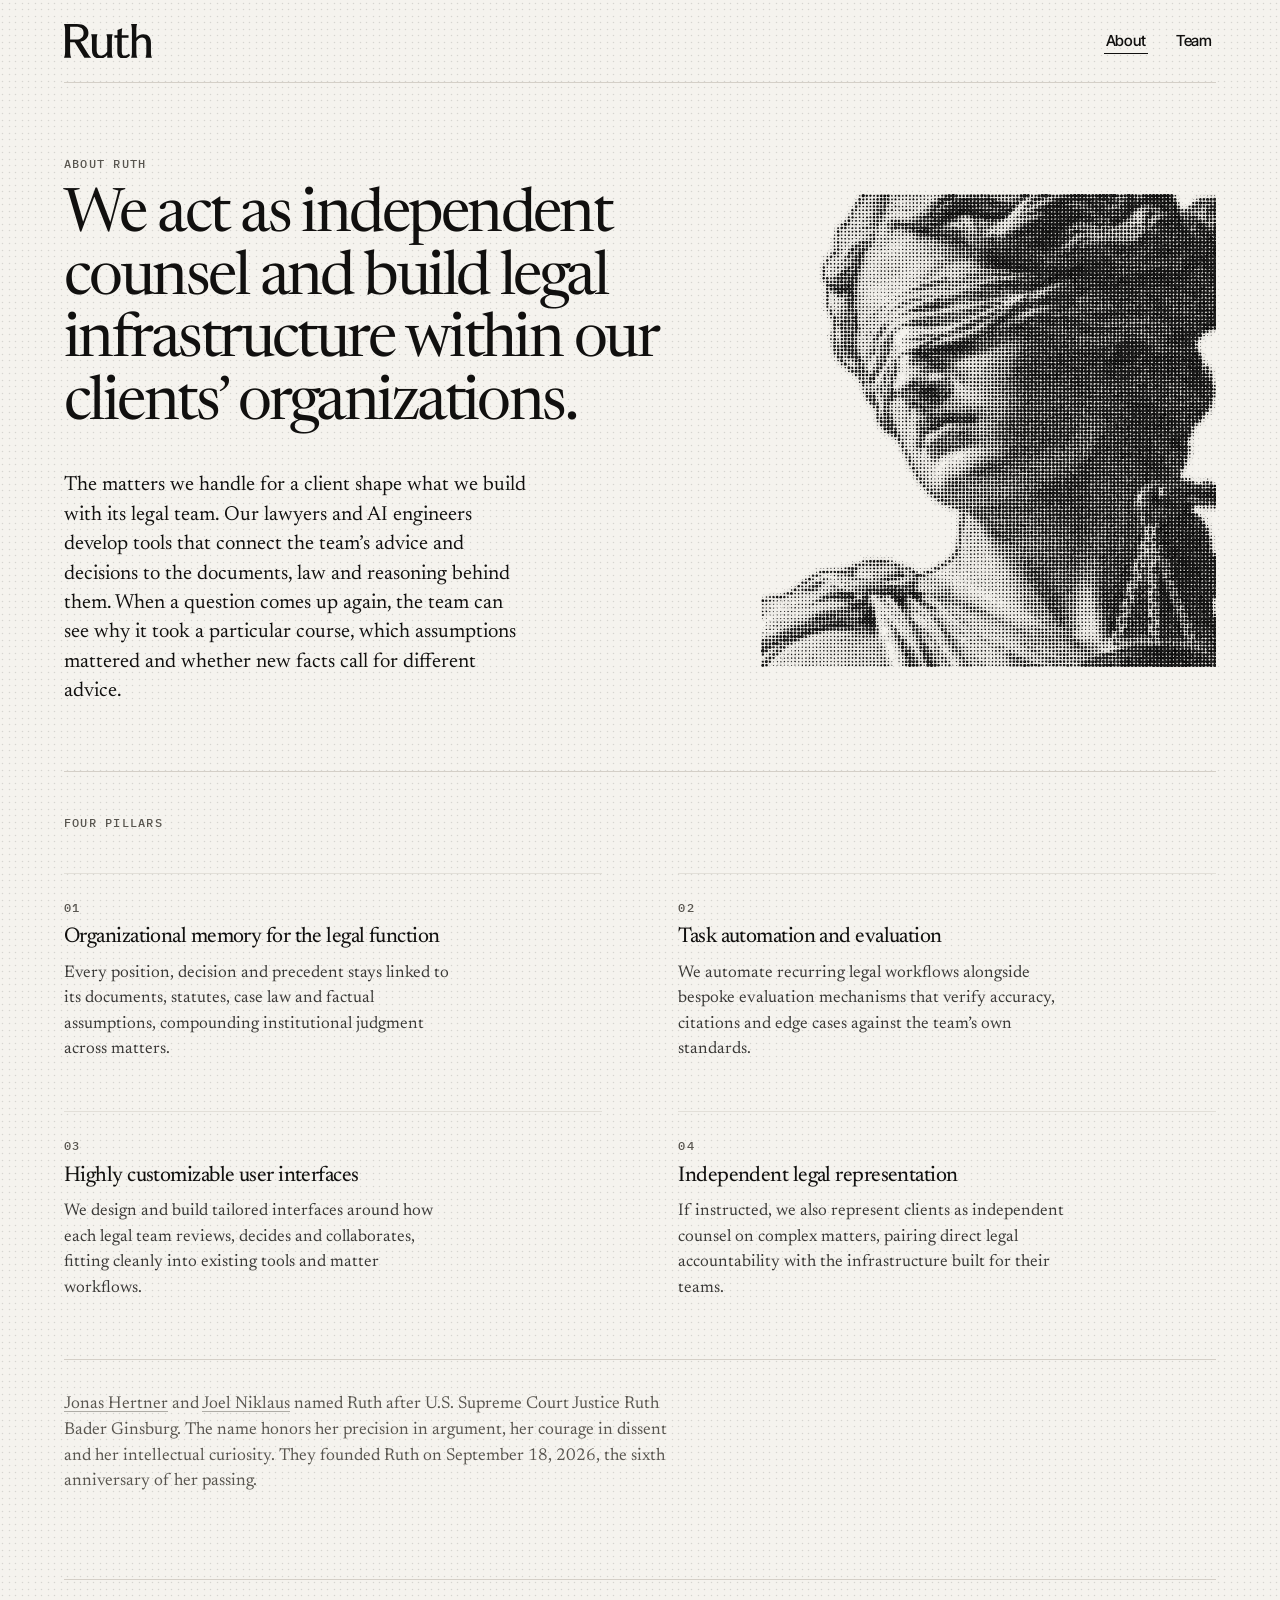
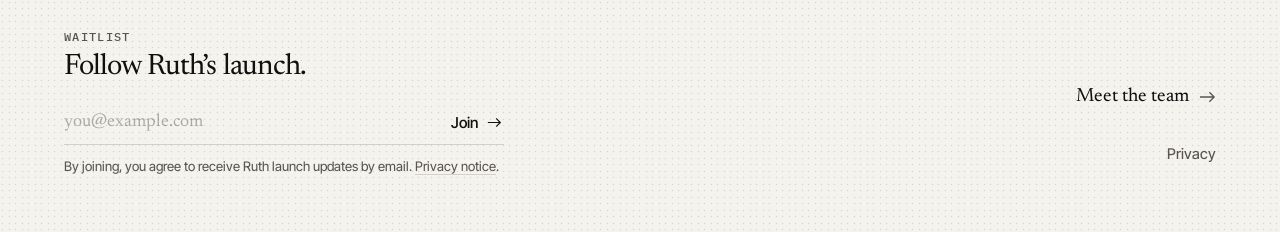
==== about/index.html @ bb01aabd "Refine mobile menu into wordless 3x3 graded halftone matrix" ====
<!doctype html>
<html lang="en">
<head>
  <meta charset="utf-8">
  <meta name="viewport" content="width=device-width, initial-scale=1">
  <meta name="color-scheme" content="light dark">
  <meta name="theme-color" content="#f5f3ee" media="(prefers-color-scheme: light)">
  <meta name="theme-color" content="#0a0a0a" media="(prefers-color-scheme: dark)">
  <meta name="robots" content="noindex,nofollow">
  <meta name="description" content="We act as independent counsel and build legal infrastructure within our clients’ organizations.">
  <link rel="canonical" href="https://ruth.codes/about/">
  <meta property="og:type" content="website">
  <meta property="og:site_name" content="Ruth">
  <meta property="og:title" content="About · Ruth">
  <meta property="og:description" content="We act as independent counsel and build legal infrastructure within our clients’ organizations.">
  <meta property="og:url" content="https://ruth.codes/about/">
  <meta property="og:image" content="https://ruth.codes/assets/og-ruth.jpg">
  <meta property="og:image:width" content="1200">
  <meta property="og:image:height" content="630">
  <meta name="twitter:card" content="summary_large_image">
  <meta name="twitter:title" content="About · Ruth">
  <meta name="twitter:description" content="We act as independent counsel and build legal infrastructure within our clients’ organizations.">
  <meta name="twitter:image" content="https://ruth.codes/assets/og-ruth.jpg">
  <title>About · Ruth</title>
  <link rel="icon" href="data:image/svg+xml,%3Csvg xmlns='http://www.w3.org/2000/svg' viewBox='-75 -50 760 800'%3E%3Crect x='-75' y='-50' width='760' height='800' rx='60' fill='%23101010'/%3E%3Cpath fill='%23f2f0eb' fill-rule='evenodd' d='M0 0H267C417 0 505 70 505 185C505 283 439 344 340 369L484 598C508 636 535 673 563 700H421L222 379H126V576C126 627 135 671 149 700H0C14 671 23 627 23 576V124C23 74 14 30 0 0ZM126 58V321H255C350 321 405 272 405 185C405 103 350 58 250 58Z'/%3E%3C/svg%3E">
  <link rel="apple-touch-icon" href="/apple-touch-icon.png">
  <link rel="preload" as="font" type="font/woff2" href="/assets/Newsreader-Latin.woff2" crossorigin>
  <link rel="preload" as="font" type="font/woff2" href="/assets/InterTight-Latin.woff2" crossorigin>
  <link rel="stylesheet" href="/ruth-base.css?v=2026-menu3">
  <link rel="stylesheet" href="/site-pages.css?v=2026-htbg1">
  <script type="module" src="/waitlist.js?v=2026-menu3"></script>
</head>
<body class="reading-page reading-edition">
<a class="skip" href="#main">Skip to content</a>
<header class="masthead">
  <a class="imprint" href="/" aria-label="Ruth"><svg xmlns="http://www.w3.org/2000/svg" viewBox="0 0 1831 714" aria-hidden="true" focusable="false"><g fill="currentColor"><path fill-rule="evenodd" d="M0 0H267C417 0 505 70 505 185C505 283 439 344 340 369L484 598C508 636 535 673 563 700H421L222 379H126V576C126 627 135 671 149 700H0C14 671 23 627 23 576V124C23 74 14 30 0 0ZM126 58V321H255C350 321 405 272 405 185C405 103 350 58 250 58Z"/><path transform="translate(561 0)" d="M0 214H131C119 246 114 282 114 327V527C114 609 145 654 207 654C254 654 300 619 333 569V327C333 282 328 246 316 214H445C433 246 428 282 428 327V587C428 635 435 672 450 700H333V642C294 690 245 714 184 714C73 714 17 649 17 540V327C17 282 12 246 0 214Z"/><path transform="translate(1042 0)" d="M0 230H64V124L162 89C155 127 152 159 152 195V230H292V286H152V566C152 624 171 653 212 653C246 653 273 640 301 616L324 646C283 692 242 714 188 714C107 714 60 664 60 579V286H0Z"/><path transform="translate(1386 0)" d="M0 0H125C114 33 109 72 109 121V286C146 240 191 214 251 214C358 214 411 279 411 388V587C411 635 418 672 433 700H298C311 672 316 635 316 587V404C316 322 287 279 230 279C182 279 138 311 109 354V587C109 635 116 672 131 700H0C13 672 18 635 18 587V121C18 72 12 33 0 0Z"/></g></svg></a>
  <nav class="site-nav" aria-label="Site">
    <a href="/about/" aria-current="page">About</a>
    <a href="/team/">Team</a>
  </nav>
</header>
<main id="main" class="about">
  <div class="about-opening">
    <div class="about-copy">
      <p class="folio">About Ruth</p>
      <h1 class="mission">We act as independent counsel and build legal infrastructure within our clients’ organizations.</h1>
      <p class="practice">The matters we handle for a client shape what we build with its legal team. Our lawyers and AI engineers develop tools that connect the team’s advice and decisions to the documents, law and reasoning behind them. When a question comes up again, the team can see why it took a particular course, which assumptions mattered and whether new facts call for different advice.</p>
    </div>
    <picture class="about-print">
      <source media="(prefers-color-scheme: dark)" srcset="/assets/about-justitia-night.webp">
      <source media="(prefers-color-scheme: light)" type="image/avif" srcset="/assets/about-justitia-day.avif?v=2026-ht2">
      <img src="/assets/about-justitia-day.webp?v=2026-ht2" width="840" height="874" alt="">
    </picture>
  </div>

  <section class="principles" aria-label="Four pillars">
    <p class="folio principles-kicker">Four pillars</p>
    <div class="principle">
      <span class="principle-num" aria-hidden="true">01</span>
      <h2>Organizational memory for the legal function</h2>
      <p>Every position, decision and precedent stays linked to its documents, statutes, case law and factual assumptions, compounding institutional judgment across matters.</p>
    </div>
    <div class="principle">
      <span class="principle-num" aria-hidden="true">02</span>
      <h2>Task automation and evaluation</h2>
      <p>We automate recurring legal workflows alongside bespoke evaluation mechanisms that verify accuracy, citations and edge cases against the team’s own standards.</p>
    </div>
    <div class="principle">
      <span class="principle-num" aria-hidden="true">03</span>
      <h2>Highly customizable user interfaces</h2>
      <p>We design and build tailored interfaces around how each legal team reviews, decides and collaborates, fitting cleanly into existing tools and matter workflows.</p>
    </div>
    <div class="principle">
      <span class="principle-num" aria-hidden="true">04</span>
      <h2>Independent legal representation</h2>
      <p>If instructed, we also represent clients as independent counsel on complex matters, pairing direct legal accountability with the infrastructure built for their teams.</p>
    </div>
  </section>

  <div class="origin">
    <p><a href="/team/#jonas-hertner">Jonas Hertner</a> and <a href="/team/#joel-niklaus">Joel Niklaus</a> named Ruth after U.S. Supreme Court Justice Ruth Bader Ginsburg. The name honors her precision in argument, her courage in dissent and her intellectual curiosity. They founded Ruth on <time datetime="2026-09-18">September&nbsp;18,&nbsp;2026</time>, the sixth anniversary of her passing.</p>
  </div>
</main>
<footer class="site-colophon">
  <div class="colophon-waitlist" data-inline-waitlist>
    <p class="colophon-kicker">Waitlist</p>
    <h2>Follow Ruth’s launch.</h2>
    <form method="post" action="https://ruth-waitlist-api.waitlist-api.workers.dev/waitlist" novalidate>
      <label class="visually-hidden" for="about-waitlist-email">Email address</label>
      <div class="inline-waitlist-entry">
        <input id="about-waitlist-email" type="email" placeholder="you@example.com" autocomplete="email" autocapitalize="none" spellcheck="false" inputmode="email" required maxlength="254">
        <button class="inline-waitlist-submit" type="submit"><span class="action-text">Join</span><svg viewBox="0 0 18 12" aria-hidden="true" focusable="false"><path d="M1 6h15M11 1l5 5-5 5"/></svg></button>
      </div>
      <p class="inline-waitlist-error" role="alert" data-waitlist-error hidden></p>
      <p class="inline-waitlist-note">By joining, you agree to receive Ruth launch updates by email. <a href="/privacy/">Privacy notice</a>.</p>
    </form>
    <p class="inline-waitlist-status" role="status" aria-live="polite" data-waitlist-status hidden></p>
  </div>
  <div class="colophon-meta">
    <a class="colophon-next" href="/team/">Meet the team <svg viewBox="0 0 18 12" aria-hidden="true" focusable="false"><path d="M1 6h15M11 1l5 5-5 5"/></svg></a>
    <div class="colophon-links">
      <a href="/privacy/">Privacy</a>
    </div>
  </div>
</footer>
</body>
</html>
---- ruth-base.css ----
@font-face {
  font-family: Newsreader;
  src: url('/assets/Newsreader-Latin.woff2') format('woff2');
  font-weight: 200 800;
  font-display: swap;
}
@font-face {
  font-family: InterTight;
  src: url('/assets/InterTight-Latin.woff2') format('woff2');
  font-weight: 100 900;
  font-display: swap;
}
@font-face {
  font-family: "IBM Plex Mono";
  src: url('/assets/IBMPlexMono-Medium.woff2') format('woff2');
  font-weight: 500;
  font-display: swap;
}

:root {
  color-scheme: dark;
  --ink-rgb: 242 240 235;
  --ground-rgb: 10 10 10;
  --muted-rgb: 184 178 168;
  --ink: rgb(var(--ink-rgb));
  --ground: #0a0a0a;
  --quiet: rgb(var(--muted-rgb));
  --muted: var(--quiet);
  --line: #34312d;
  --accent: #f2f0eb;
  --halftone-screen: none;
  --halftone-wash: none;
  /* Night edition waitlist card: smoked obsidian gallery glass with ivory hairline. */
  --sheet-bg: rgb(15 15 15 / .88);
  --sheet-ink: #f2f0eb;
  --sheet-muted: #a6a096;
  --sheet-rule: rgb(242 240 235 / .24);
  --sheet-accent: #f2f0eb;
  --sheet-border: rgb(242 240 235 / .18);
  --sheet-highlight: inset 0 1px 0 rgb(255 255 255 / .07);
  --sheet-shadow: 0 2px 6px rgb(0 0 0 / .32), 0 28px 72px rgb(0 0 0 / .72);

  --serif: Newsreader, Georgia, serif;
  --sans: InterTight, system-ui, -apple-system, sans-serif;
  --mono: "IBM Plex Mono", ui-monospace, SFMono-Regular, Menlo, Consolas, monospace;
  --ease: cubic-bezier(.22, .75, .18, 1);

  --reading-gutter: clamp(1.25rem, 5vw, 5.5rem);
  --reading-width: 78rem;
  --rail-left: max(var(--reading-gutter), calc((100vw - var(--reading-width)) / 2), env(safe-area-inset-left));
  --rail-right: max(var(--reading-gutter), calc((100vw - var(--reading-width)) / 2), env(safe-area-inset-right));
  --masthead-padding: clamp(.75rem, 1.5vw, 1.35rem);
}

@media (prefers-color-scheme: light) {
  :root {
    color-scheme: light;
    --ink-rgb: 17 16 15;
    --ground-rgb: 245 243 238;
    --muted-rgb: 88 85 79;
    --ink: rgb(var(--ink-rgb));
    --ground: #f5f3ee;
    --quiet: rgb(var(--muted-rgb));
    --muted: var(--quiet);
    --line: #d4cfc7;
    --accent: #11100f;
    /* Crisp 6.5px 0-degree orthogonal Swiss halftone screen & graded architectural wash. */
    --halftone-screen: url("data:image/svg+xml,%3Csvg xmlns='http://www.w3.org/2000/svg' width='6.5' height='6.5' viewBox='0 0 6.5 6.5'%3E%3Ccircle cx='3.25' cy='3.25' r='.7' fill='%2311100f' fill-opacity='.135'/%3E%3C/svg%3E");
    --halftone-wash: url('/assets/halftone-wash.svg?v=2026-htbg1');
    /* Day edition waitlist card: crisp dot-free archival ivory stationery card over halftone print. */
    --sheet-bg: rgb(252 251 248 / .97);
    --sheet-ink: #11100f;
    --sheet-muted: #5f5b55;
    --sheet-rule: rgb(17 16 15 / .24);
    --sheet-accent: #11100f;
    --sheet-border: rgb(17 16 15 / .15);
    --sheet-highlight: inset 0 1px 0 rgb(255 255 255 / .9);
    --sheet-shadow: 0 1px 2px rgb(17 16 15 / .05), 0 18px 46px rgb(17 16 15 / .10), 0 36px 84px rgb(17 16 15 / .07);
  }
}

@view-transition {
  navigation: auto;
}

@media (prefers-reduced-motion: no-preference) {
  html {
    scroll-behavior: smooth;
  }
  ::view-transition-old(root),
  ::view-transition-new(root) {
    animation-duration: .24s;
    animation-timing-function: var(--ease);
  }
}

@media (prefers-reduced-motion: reduce) {
  ::view-transition-group(*),
  ::view-transition-old(*),
  ::view-transition-new(*) {
    animation: none !important;
  }
}

* { box-sizing: border-box; }

::selection {
  background: color-mix(in srgb, var(--ink) 16%, transparent);
  color: var(--ink);
}

a { color: inherit; }
button, input { font: inherit; color: inherit; -webkit-tap-highlight-color: transparent; }
button { cursor: pointer; }
button, input { border-radius: 0; }
[hidden] { display: none !important; }

a:focus-visible,
button:focus-visible,
input:focus-visible,
[tabindex="-1"]:focus-visible {
  outline: 2px solid var(--accent);
  outline-offset: 4px;
}

.skip {
  position: fixed;
  z-index: 30;
  left: var(--rail-left);
  top: -120px;
  padding: 12px 18px;
  background: var(--ink);
  color: var(--ground);
  font: 520 15px/1.2 var(--sans);
  text-decoration: none;
}
.skip:focus { top: 12px; }

/* Shared navigation */
.site-nav {
  display: flex;
  gap: clamp(.9rem, 1.9vw, 1.65rem);
  align-items: center;
  view-transition-name: ruth-nav;
}

.masthead .site-nav a {
  position: relative;
  display: inline-flex;
  align-items: center;
  justify-content: center;
  min-inline-size: 44px;
  min-block-size: 44px;
  box-sizing: border-box;
  color: inherit;
  font: 510 .95rem/1.2 var(--sans);
  letter-spacing: -.01em;
  text-decoration: none;
  background: transparent;
  border: 0;
  padding: 0;
  transition: color .18s ease, opacity .18s ease;
}

.masthead .site-nav a::after {
  content: "";
  position: absolute;
  left: 0;
  right: 0;
  bottom: 9px;
  height: 1px;
  background: var(--accent);
  transform: scaleX(0);
  transform-origin: left;
  transition: transform .26s var(--ease);
}

.masthead .site-nav a:is([aria-current="page"], :hover, :focus-visible)::after {
  transform: scaleX(1);
}

/* Shared wordmark link */
.ruth-home,
.imprint {
  view-transition-name: ruth-wordmark;
}

.imprint {
  display: inline-flex;
  align-items: center;
  min-height: 44px;
  color: inherit;
  text-decoration: none;
}

.imprint svg {
  display: block;
  height: clamp(26px, 2.7vw, 35px);
  width: auto;
}

/* Wordless Ruth 3x3 diagonal-graded halftone matrix trigger (6.5px pitch, 18x18)
   and full-viewport archival monograph overlay */
.menu-toggle {
  display: none;
  position: relative;
  isolation: isolate;
  align-items: center;
  justify-content: center;
  width: 44px;
  height: 44px;
  padding: 0;
  border: 0;
  background: transparent;
  color: inherit;
  pointer-events: auto;
  transition: opacity .18s ease, transform .2s var(--ease);
}

.menu-toggle:active {
  transform: scale(.94);
}

.menu-matrix {
  display: block;
  width: 18px;
  height: 18px;
  overflow: visible;
}

.menu-matrix .mm-d {
  transform-box: fill-box;
  transform-origin: center;
  transition: transform .3s var(--ease), opacity .24s ease;
  transition-delay: calc(var(--d, 0) * 22ms);
}

.menu-matrix .mm-cross {
  transform-box: view-box;
  transform-origin: 9px 9px;
  opacity: 0;
  transform: scale(.55) rotate(-45deg);
  transition: transform .34s var(--ease), opacity .22s ease;
}

@media (hover: hover) {
  .menu-toggle:hover .mm-d {
    transform: scale(1.16);
  }
}

.menu-toggle[aria-expanded="true"] .mm-d,
.site-menu[aria-hidden="false"] .menu-close .mm-d {
  opacity: 0;
  transform: scale(.15);
}

.menu-toggle[aria-expanded="true"] .mm-cross,
.site-menu[aria-hidden="false"] .menu-close .mm-cross {
  opacity: 1;
  transform: scale(1) rotate(0deg);
  transition-delay: 50ms;
}

/* On the closed sheet, prime the close button's matrix so opening reveals the morph */
.menu-close .mm-d {
  opacity: 1;
  transform: scale(1);
}

.site-menu {
  position: fixed;
  inset: 0;
  z-index: 40;
  display: flex;
  flex-direction: column;
  background: rgb(var(--ground-rgb) / .95);
  backdrop-filter: blur(24px) saturate(110%);
  -webkit-backdrop-filter: blur(24px) saturate(110%);
  color: var(--ink);
  opacity: 0;
  visibility: hidden;
  pointer-events: none;
  transition: opacity .28s var(--ease), visibility 0s .28s;
}

.site-menu::before {
  content: "";
  position: absolute;
  inset: 0;
  pointer-events: none;
  background: radial-gradient(circle at 82% 14%, rgb(242 240 235 / .045), transparent 56%);
}

@media (prefers-color-scheme: light) {
  .site-menu::before {
    background-image: var(--halftone-wash), var(--halftone-screen);
    background-repeat: no-repeat, repeat;
    background-position: right top, right top;
    background-size: 624px 442px, 6.5px 6.5px;
    opacity: .84;
  }
}

.site-menu[aria-hidden="false"] {
  opacity: 1;
  visibility: visible;
  pointer-events: auto;
  transition: opacity .28s var(--ease), visibility 0s 0s;
}

.site-menu-inner {
  position: relative;
  z-index: 1;
  display: flex;
  flex-direction: column;
  width: 100%;
  height: 100%;
  min-height: 100dvh;
  padding:
    max(var(--masthead-padding), env(safe-area-inset-top))
    var(--rail-right)
    max(26px, env(safe-area-inset-bottom))
    var(--rail-left);
  overflow-y: auto;
}

.site-menu-head {
  display: flex;
  align-items: center;
  justify-content: space-between;
  padding-bottom: var(--masthead-padding);
  border-bottom: 1px solid var(--line);
}

.menu-imprint {
  display: inline-flex;
  align-items: center;
  min-height: 44px;
  color: inherit;
  text-decoration: none;
}

.menu-imprint svg {
  display: block;
  height: clamp(26px, 2.7vw, 35px);
  width: auto;
}

.menu-close {
  display: inline-flex;
  align-items: center;
  justify-content: flex-end;
  width: 44px;
  height: 44px;
  margin-right: 0;
  padding: 0;
  border: 0;
  background: transparent;
  color: var(--ink);
  transition: opacity .18s ease, transform .2s var(--ease);
}

.menu-close:hover { opacity: .66; }
.menu-close:active { transform: scale(.94); }

.site-menu-nav {
  flex: 1 0 auto;
  display: flex;
  flex-direction: column;
  justify-content: center;
  padding: clamp(1.25rem, 4vh, 2.25rem) 0 clamp(2rem, 6vh, 3.25rem);
}

.menu-kicker {
  margin: 0 0 .95rem;
  color: var(--quiet);
  font: 520 .7rem/1 var(--sans);
  letter-spacing: .16em;
  text-transform: uppercase;
  opacity: 0;
  transform: translateY(6px);
  transition: opacity .28s var(--ease), transform .32s var(--ease);
}

.site-menu[aria-hidden="false"] .menu-kicker {
  opacity: 1;
  transform: translateY(0);
}

.menu-list {
  list-style: none;
  margin: 0;
  padding: 0;
}

.menu-row {
  border-bottom: 1px solid var(--line);
  opacity: 0;
  transform: translateY(10px);
  transition: opacity .32s var(--ease), transform .36s var(--ease);
  transition-delay: calc(var(--i, 0) * 48ms + 25ms);
}

.menu-row:first-child {
  border-top: 1px solid var(--line);
}

.site-menu[aria-hidden="false"] .menu-row {
  opacity: 1;
  transform: translateY(0);
}

.menu-link {
  display: grid;
  grid-template-columns: 2.2rem minmax(0, 1fr) auto;
  align-items: start;
  column-gap: .65rem;
  padding-block: clamp(1.2rem, 3.2vh, 1.7rem);
  text-decoration: none;
  color: var(--ink);
  transition: opacity .18s ease;
}

.menu-link:active { opacity: .65; }

.menu-num {
  grid-column: 1;
  grid-row: 1;
  padding-top: .58rem;
  color: var(--quiet);
  font: 520 .72rem/1 var(--sans);
  font-variant-numeric: tabular-nums;
  letter-spacing: .12em;
}

.menu-link[aria-current="page"] .menu-num {
  color: var(--ink);
}

.menu-text {
  display: contents;
}

.menu-title {
  grid-column: 2;
  grid-row: 1;
  font: 400 clamp(2.2rem, 9.6vw, 3.05rem)/1.02 var(--serif);
  font-variation-settings: "opsz" 42;
  letter-spacing: -.038em;
}

.menu-sub {
  grid-column: 2 / -1;
  grid-row: 2;
  margin-top: .36rem;
  color: var(--quiet);
  font: 430 .88rem/1.35 var(--sans);
  letter-spacing: -.005em;
}

.menu-current {
  grid-column: 3;
  grid-row: 1;
  justify-self: end;
  display: inline-flex;
  align-items: center;
  gap: .45rem;
  padding-top: .6rem;
  color: var(--quiet);
  font: 520 .68rem/1 var(--sans);
  letter-spacing: .14em;
  text-transform: uppercase;
}

.menu-current-dot {
  width: 4px;
  height: 4px;
  background: var(--ink);
}

.menu-arrow {
  grid-column: 3;
  grid-row: 1;
  justify-self: end;
  align-self: start;
  margin-top: .92rem;
  width: 18px;
  height: 12px;
  fill: none;
  stroke: var(--quiet);
  stroke-width: 1.25;
  transition: transform .22s var(--ease), stroke .18s ease;
}

.menu-link:is(:hover, :focus-visible) .menu-arrow {
  transform: translateX(4px);
  stroke: var(--ink);
}

.site-menu-foot {
  display: flex;
  flex-wrap: wrap;
  align-items: center;
  justify-content: space-between;
  gap: .75rem 1.5rem;
  padding-top: 1.05rem;
  border-top: 1px solid var(--line);
  opacity: 0;
  transform: translateY(8px);
  transition: opacity .3s var(--ease) .15s, transform .34s var(--ease) .15s;
}

.site-menu[aria-hidden="false"] .site-menu-foot {
  opacity: 1;
  transform: translateY(0);
}

.menu-waitlist-btn {
  display: inline-flex;
  align-items: center;
  gap: 13px;
  min-height: 44px;
  padding: 0;
  border: 0;
  background: transparent;
  color: var(--ink);
  font: 520 .98rem/1.1 var(--sans);
  letter-spacing: -.01em;
  text-decoration: none;
}

.menu-waitlist-btn:hover { opacity: .72; }

.menu-plus {
  position: relative;
  width: 13px;
  height: 13px;
}

.menu-plus::before,
.menu-plus::after {
  content: "";
  position: absolute;
  top: 6px;
  left: 0;
  width: 13px;
  height: 1.35px;
  background: currentColor;
}

.menu-plus::after { transform: rotate(90deg); }

.menu-privacy {
  display: inline-flex;
  align-items: center;
  min-height: 44px;
  color: var(--quiet);
  font: 460 .9rem/1.2 var(--sans);
  text-decoration: none;
}

.menu-privacy:is(:hover, :focus-visible) {
  color: var(--ink);
  text-decoration: underline;
  text-underline-offset: .25em;
}

body[data-menu-open="true"] {
  overflow: hidden !important;
}

/* Inner reading pages switch to the monograph menu at <= 680px. */
@media (max-width: 680px) {
  .has-menu-js .reading-edition .masthead .site-nav {
    display: none;
  }
  .has-menu-js .reading-edition .masthead .menu-toggle {
    display: inline-flex;
    justify-content: flex-end;
    margin-right: 0;
  }
}

@media (min-width: 681px) {
  .reading-edition .site-menu { display: none !important; }
}

/* Homepage switches to a matte circular optical loupe medallion holding the
   3x3 graded halftone matrix whenever not in desktop left-rail composition,
   echoing Ruth's circular halftone dot without boxy chrome over artwork. */
@media not all and (min-width: 900px) and (min-height: 550px) and (min-aspect-ratio: 4/3) {
  .has-menu-js body[data-design] > .masthead {
    inset-inline-start: auto;
    inset-inline-end: var(--rail-right);
  }
  .has-menu-js body[data-design] > .masthead .site-nav {
    display: none;
  }
  .has-menu-js body[data-design] > .masthead .menu-toggle {
    display: inline-flex;
    justify-content: center;
    padding: 0;
    margin-right: 0;
  }
  .has-menu-js body[data-design] > .masthead .menu-toggle::before {
    content: "";
    position: absolute;
    inset: 1px;
    z-index: -1;
    border-radius: 50%;
    background: rgb(12 12 12 / .74);
    border: 1px solid rgb(242 240 235 / .22);
    box-shadow: 0 4px 20px rgb(0 0 0 / .50);
    backdrop-filter: blur(20px) saturate(115%);
    -webkit-backdrop-filter: blur(20px) saturate(115%);
    transition: background-color .18s ease, border-color .18s ease, transform .22s var(--ease);
  }
  @media (hover: hover) {
    .has-menu-js body[data-design] > .masthead .menu-toggle:hover::before {
      background: rgb(16 16 16 / .84);
      border-color: rgb(242 240 235 / .40);
    }
  }
  @media (prefers-color-scheme: light) {
    .has-menu-js body[data-design] > .masthead .menu-toggle::before {
      background: rgb(246 244 239 / .93);
      border: 1px solid rgb(17 16 15 / .14);
      box-shadow: 0 2px 14px rgb(17 16 15 / .10);
    }
    @media (hover: hover) {
      .has-menu-js body[data-design] > .masthead .menu-toggle:hover::before {
        background: rgb(250 248 244 / .98);
        border-color: rgb(17 16 15 / .28);
      }
    }
  }
}

@media (min-width: 900px) and (min-height: 550px) and (min-aspect-ratio: 4/3),
       (min-width: 1024px) and (min-aspect-ratio: 4/3) {
  .has-menu-js body[data-design] > .masthead {
    inset-inline-start: var(--rail-left);
    inset-inline-end: auto;
  }
  .has-menu-js body[data-design] > .masthead .site-nav {
    display: flex;
  }
  .has-menu-js body[data-design] > .masthead .menu-toggle {
    display: none;
  }
  body[data-design] .site-menu {
    display: none !important;
  }
}

/* Compact phone landscape (e.g. 667x375): transform monograph sheet into a
   single-screen 3-column Swiss architectural spread so nothing clips off-screen. */
@media (max-height: 520px) {
  .site-menu-inner {
    padding-block: max(10px, env(safe-area-inset-top)) max(12px, env(safe-area-inset-bottom));
  }
  .site-menu-head {
    padding-bottom: 8px;
  }
  .menu-imprint svg {
    height: 22px;
  }
  .site-menu-nav {
    padding-block: .65rem;
  }
  .menu-kicker {
    margin-bottom: .55rem;
  }
  .menu-link {
    padding-block: .75rem;
  }
  .menu-title {
    font-size: clamp(1.5rem, 4.4vw, 1.95rem);
  }
  .menu-num {
    padding-top: .34rem;
  }
  .menu-current {
    padding-top: .36rem;
  }
  .menu-arrow {
    margin-top: .58rem;
  }
  .menu-sub {
    margin-top: .22rem;
    font-size: .8rem;
  }
  .site-menu-foot {
    padding-top: .55rem;
  }
}

@media (max-height: 520px) and (min-width: 520px) {
  .menu-list {
    display: grid;
    grid-template-columns: repeat(3, minmax(0, 1fr));
    border-top: 1px solid var(--line);
    border-bottom: 1px solid var(--line);
  }
  .menu-row {
    border: 0;
  }
  .menu-row:first-child {
    border-top: 0;
  }
  .menu-row + .menu-row {
    border-left: 1px solid var(--line);
    padding-left: clamp(.85rem, 2.2vw, 1.35rem);
  }
  .menu-row:not(:last-child) {
    padding-right: clamp(.85rem, 2.2vw, 1.35rem);
  }
  .menu-link {
    display: grid;
    grid-template-columns: minmax(0, 1fr) auto;
    row-gap: .28rem;
    column-gap: .5rem;
    padding-block: .9rem;
    height: 100%;
    align-content: start;
  }
  .menu-num {
    grid-column: 1;
    grid-row: 1;
    padding-top: 0;
  }
  .menu-current,
  .menu-arrow {
    grid-column: 2;
    grid-row: 1;
    padding-top: 0;
    margin-top: 0;
    align-self: center;
  }
  .menu-title {
    grid-column: 1 / -1;
    grid-row: 2;
    margin-top: .32rem;
    font-size: clamp(1.55rem, 3.4vw, 1.95rem);
  }
  .menu-sub {
    grid-column: 1 / -1;
    grid-row: 3;
    margin-top: .08rem;
    font-size: .78rem;
    line-height: 1.35;
  }
}

@media (prefers-reduced-motion: reduce) {
  .site-menu,
  .menu-kicker,
  .menu-row,
  .site-menu-foot,
  .menu-matrix .mm-d,
  .menu-matrix .mm-cross,
  .menu-toggle,
  .menu-close,
  .masthead .site-nav a::after {
    transition: none !important;
  }
  .menu-kicker,
  .menu-row,
  .site-menu-foot {
    transform: none !important;
  }
}

@media (max-width: 22rem) {
  :root { --reading-gutter: 1rem; }
}

@media (forced-colors: active) {
  :root {
    --ink: CanvasText;
    --quiet: CanvasText;
    --muted: CanvasText;
    --ground: Canvas;
    --line: CanvasText;
    --accent: Highlight;
    --halftone-screen: none;
    --halftone-wash: none;
    --sheet-bg: Canvas;
    --sheet-ink: CanvasText;
    --sheet-muted: CanvasText;
    --sheet-rule: CanvasText;
    --sheet-accent: Highlight;
    --sheet-border: CanvasText;
    --sheet-shadow: none;
  }
}
---- site-pages.css ----
/* Ruth reading pages: /about/, /team/, /privacy/, /imprint/, and /404.html.
   Shared tokens, fonts, masthead nav, wordmark, and edition toggle live in /ruth-base.css. */

.reading-page {
  margin: 0;
  min-height: 100svh;
  display: flex;
  flex-direction: column;
  background-color: var(--ground);
  background-image: var(--halftone-screen);
  background-repeat: repeat;
  background-position: right top;
  background-size: 6.5px 6.5px;
  color: var(--ink);
  font: 400 clamp(1.18rem, 1.04rem + .5vw, 1.48rem)/1.48 var(--serif);
  font-optical-sizing: auto;
  -webkit-font-smoothing: antialiased;
}

/* Text-led Day reading pages (/team/, /privacy/, /404.html) add a sculptural
   graded Swiss halftone wave locked 1:1 on the exact 6.5px pitch in the upper-right
   negative space; /about/ keeps the pure screen so Justitia's bust stands alone. */
@media (prefers-color-scheme: light) {
  .reading-page:not(:has(.about-print)) {
    background-image: var(--halftone-wash), var(--halftone-screen);
    background-repeat: no-repeat, repeat;
    background-position: right top, right top;
    background-size: 624px 442px, 6.5px 6.5px;
  }
}

.reading-edition :is(.masthead, main, .site-colophon) {
  width: min(calc(100% - 2 * var(--reading-gutter)), var(--reading-width));
  margin-inline: auto;
}

.reading-edition .masthead {
  display: flex;
  flex-wrap: wrap;
  align-items: center;
  justify-content: space-between;
  gap: .75rem 1.5rem;
  padding-block: var(--masthead-padding);
  border-bottom: 1px solid var(--line);
}

.reading-edition .site-nav {
  margin-inline-start: auto;
}

.reading-edition main {
  flex: 1 0 auto;
  padding-block: clamp(2.5rem, 5.5vw, 5.25rem) clamp(3.5rem, 6.5vw, 6rem);
}

.reading-edition main a {
  text-decoration: underline;
  text-decoration-thickness: 1px;
  text-decoration-color: color-mix(in srgb, currentColor 45%, transparent);
  text-underline-offset: .18em;
  transition: text-decoration-color .16s ease, color .16s ease;
}

.reading-edition main a:is(:hover, :focus-visible) {
  text-decoration-color: var(--accent);
}

.folio {
  margin: 0 0 .85rem;
  color: var(--quiet);
  font: 500 .78rem/1.5 var(--mono);
  letter-spacing: .1em;
  text-transform: uppercase;
}

.reading-page h1 {
  margin: 0 0 .45em;
  font-size: clamp(3rem, 7vw, 5.75rem);
  line-height: .98;
  font-weight: 400;
  letter-spacing: -.045em;
}

.reading-page h2 {
  font-size: 1.32em;
  font-weight: 450;
  margin: 1.3em 0 .35em;
  letter-spacing: -.025em;
}

.reading-page p {
  max-width: 56ch;
}

/* About page */
.about-opening {
  display: grid;
  grid-template-columns: minmax(0, 1.28fr) minmax(0, .94fr);
  align-items: center;
  column-gap: clamp(2.25rem, 6vw, 6.25rem);
}

.about .mission {
  margin: 0;
  font-size: clamp(2.15rem, 4.75vw, 4.85rem);
  line-height: 1.03;
  font-weight: 400;
  letter-spacing: -.042em;
  text-wrap: balance;
}

.about .practice {
  max-width: 42ch;
  margin: clamp(1.35rem, 2.7vw, 2.4rem) 0 0;
  font-size: clamp(1.22rem, 1.6vw, 1.54rem);
  line-height: 1.44;
}

.about-print {
  display: block;
  aspect-ratio: 840 / 874;
  overflow: hidden;
  mix-blend-mode: multiply;
}

.about-print img {
  display: block;
  width: 100%;
  height: 100%;
  object-fit: cover;
  object-position: 50% 42%;
}

@media (prefers-color-scheme: dark) {
  .about-print {
    mix-blend-mode: normal;
  }
}

/* Architectural four-pillar 2x2 Swiss specification grid */
.principles {
  display: grid;
  grid-template-columns: repeat(2, minmax(0, 1fr));
  column-gap: clamp(2.25rem, 6vw, 5.75rem);
  row-gap: clamp(2rem, 3.8vw, 3.25rem);
  margin-top: clamp(2.75rem, 5vw, 4.75rem);
  padding-top: clamp(1.75rem, 3.2vw, 2.75rem);
  border-top: 1px solid var(--line);
}

.principles-kicker {
  grid-column: 1 / -1;
  margin: 0 0 -.45rem;
}

.principle {
  min-width: 0;
  padding-top: clamp(1.25rem, 2.2vw, 1.75rem);
  border-top: 1px solid color-mix(in srgb, var(--line) 55%, transparent);
}

.principle-num {
  display: block;
  margin-bottom: .7rem;
  color: var(--quiet);
  font: 500 .76rem/1 var(--mono);
  letter-spacing: .1em;
}

.principle h2 {
  margin: 0 0 .65rem;
  font: 440 clamp(1.34rem, 1.65vw, 1.62rem)/1.18 var(--serif);
  letter-spacing: -.026em;
  text-wrap: balance;
}

.principle p {
  margin: 0;
  color: color-mix(in srgb, var(--ink) 82%, var(--ground) 18%);
  font: 400 clamp(1.06rem, 1.24vw, 1.2rem)/1.5 var(--serif);
  max-width: 44ch;
}

.about .origin {
  margin-top: clamp(2.5rem, 4.5vw, 4.25rem);
  padding-top: clamp(1.5rem, 2.5vw, 2.1rem);
  border-top: 1px solid var(--line);
  color: var(--quiet);
  font-size: clamp(1.08rem, 1.35vw, 1.32rem);
  line-height: 1.5;
}

.origin p {
  max-width: 62ch;
  margin: 0;
}

.about time {
  white-space: nowrap;
}

/* Legal & monograph prose pages (/privacy/): full-width Swiss broadsheet ledger */
.prose-page h1 {
  margin-bottom: .35em;
  font-size: clamp(2.6rem, 6vw, 4.6rem);
}

.prose-lead {
  max-width: 54ch;
  margin: 0 0 clamp(2.25rem, 4.2vw, 3.5rem);
  color: var(--quiet);
  font-size: clamp(1.2rem, 1.55vw, 1.48rem);
  line-height: 1.45;
}

.prose-sections {
  display: grid;
  border-top: 1px solid var(--line);
}

.prose-block {
  display: grid;
  grid-template-columns: minmax(0, .82fr) minmax(0, 1.35fr);
  column-gap: clamp(2rem, 5vw, 5.5rem);
  row-gap: .65rem;
  align-items: baseline;
  padding-block: clamp(1.5rem, 2.8vw, 2.25rem);
  border-bottom: 1px solid color-mix(in srgb, var(--line) 55%, transparent);
}

.prose-block:last-child {
  border-bottom: 0;
  padding-bottom: 0;
}

.prose-block h2 {
  display: flex;
  align-items: baseline;
  gap: .85rem;
  margin: 0;
  font: 440 clamp(1.24rem, 1.55vw, 1.48rem)/1.25 var(--serif);
}

.prose-num {
  color: var(--quiet);
  font: 500 .76rem/1 var(--mono);
  letter-spacing: .1em;
  flex: none;
}

.prose-block p {
  margin: 0;
  max-width: 54ch;
  color: color-mix(in srgb, var(--ink) 80%, var(--ground) 20%);
  font: 420 1.02rem/1.62 var(--sans);
}

.prose-block p + p {
  grid-column: 2;
  margin-top: .75rem;
}

/* Shared architectural colophon footer */
.site-colophon {
  padding-block: clamp(2rem, 4vw, 3.25rem) clamp(2.25rem, 4.5vw, 3.5rem);
  border-top: 1px solid var(--line);
  display: grid;
  grid-template-columns: minmax(0, 1.2fr) minmax(0, .8fr);
  gap: clamp(2rem, 4.5vw, 4.5rem);
  align-items: end;
}

.site-colophon.colophon-compact {
  grid-template-columns: minmax(0, 1fr);
}

.colophon-kicker {
  margin: 0 0 .55rem;
  color: var(--quiet);
  font: 500 .74rem/1 var(--mono);
  letter-spacing: .11em;
  text-transform: uppercase;
}

.colophon-waitlist h2 {
  margin: 0 0 1rem;
  font: 420 clamp(1.55rem, 2.3vw, 2.1rem)/1.12 var(--serif);
  letter-spacing: -.03em;
}

.inline-waitlist-entry {
  display: grid;
  grid-template-columns: minmax(0, 1fr) auto;
  gap: 14px;
  max-width: 440px;
  align-items: center;
  border-bottom: 1px solid var(--line);
  transition: border-color .18s ease, box-shadow .18s ease;
}

.inline-waitlist-entry:focus-within {
  border-bottom-color: var(--ink);
  box-shadow: 0 1px 0 var(--ink);
}

.inline-waitlist-entry input {
  width: 100%;
  min-width: 0;
  height: 44px;
  padding: 0;
  border: 0;
  background: transparent;
  color: var(--ink);
  font: 410 1.12rem/1.2 var(--serif);
  outline: none;
  caret-color: var(--ink);
}

.inline-waitlist-entry input::placeholder {
  color: var(--quiet);
  opacity: .46;
}

.inline-waitlist-submit {
  display: inline-flex;
  align-items: center;
  justify-content: flex-end;
  gap: 9px;
  min-height: 44px;
  min-width: 60px;
  padding: 0 2px;
  border: 0;
  background: transparent;
  color: var(--ink);
  font: 520 .94rem/1 var(--sans);
  letter-spacing: -.005em;
  transition: opacity .16s ease;
}

.inline-waitlist-submit svg {
  width: 15px;
  height: 11px;
  fill: none;
  stroke: currentColor;
  stroke-width: 1.35;
  transition: transform .2s var(--ease);
}

.inline-waitlist-submit:hover { opacity: .72; }
.inline-waitlist-submit:hover svg { transform: translateX(3px); }
.inline-waitlist-submit:disabled { opacity: .45; cursor: progress; }

.reading-page .inline-waitlist-note {
  margin: .75rem 0 0;
  color: var(--quiet);
  font: 430 .82rem/1.45 var(--sans);
  max-width: none;
}

.inline-waitlist-note a {
  white-space: nowrap;
  text-decoration: underline;
  text-decoration-thickness: 1px;
  text-underline-offset: .2em;
  text-decoration-color: var(--line);
}

.inline-waitlist-note a:is(:hover, :focus-visible) {
  color: var(--ink);
  text-decoration-color: var(--accent);
}

.inline-waitlist-error {
  margin: .65rem 0 0;
  padding-left: 10px;
  border-left: 2px solid var(--accent);
  color: var(--accent);
  font: 530 .84rem/1.4 var(--sans);
}

.inline-waitlist-status {
  margin: 0;
  color: var(--ink);
  font: 450 1rem/1.5 var(--sans);
  padding-left: 12px;
  border-left: 2px solid var(--accent);
}

.colophon-meta {
  display: flex;
  flex-direction: column;
  align-items: flex-end;
  gap: .85rem;
  text-align: right;
}

.site-colophon.colophon-compact .colophon-meta {
  flex-direction: row;
  justify-content: space-between;
  align-items: center;
  flex-wrap: wrap;
  text-align: left;
}

.colophon-next {
  display: inline-flex;
  align-items: center;
  gap: 10px;
  min-height: 44px;
  color: var(--ink);
  font: 430 clamp(1.18rem, 1.5vw, 1.38rem)/1.2 var(--serif);
  text-decoration: none;
}

.colophon-next svg {
  width: 17px;
  height: 12px;
  fill: none;
  stroke: var(--quiet);
  stroke-width: 1.35;
  transition: transform .18s var(--ease), stroke .18s ease;
}

.colophon-next:is(:hover, :focus-visible) svg {
  transform: translateX(3px);
  stroke: var(--ink);
}

.colophon-links {
  display: flex;
  flex-wrap: wrap;
  justify-content: flex-end;
  align-items: center;
  gap: .35rem 1.25rem;
  color: var(--quiet);
  font: 460 .92rem/1.4 var(--sans);
}

.colophon-links a {
  display: inline-flex;
  align-items: center;
  min-height: 44px;
  text-decoration: none;
}

.colophon-links a:is(:hover, :focus-visible) {
  color: var(--ink);
  text-decoration: underline;
  text-decoration-thickness: 1px;
  text-underline-offset: .25em;
  text-decoration-color: var(--accent);
}

.visually-hidden {
  position: absolute;
  width: 1px;
  height: 1px;
  padding: 0;
  margin: -1px;
  overflow: hidden;
  clip-path: inset(50%);
  white-space: nowrap;
  border: 0;
}

@media (max-width: 54rem) {
  .prose-block {
    grid-template-columns: minmax(0, 1fr);
    row-gap: .55rem;
  }
  .prose-block p + p {
    grid-column: 1;
  }
  .site-colophon {
    grid-template-columns: minmax(0, 1fr);
    gap: 2rem;
  }
  .colophon-meta {
    align-items: flex-start;
    text-align: left;
  }
  .colophon-links {
    justify-content: flex-start;
  }
}

@media (max-width: 43rem) {
  .principles {
    grid-template-columns: minmax(0, 1fr);
    row-gap: 1.5rem;
  }
  .about-opening {
    grid-template-columns: minmax(0, 1fr);
    gap: 2rem;
  }
  .about-print {
    aspect-ratio: 840 / 874;
    max-width: 24rem;
  }
  .about-print img {
    object-position: 50% 42%;
  }
}

@media (max-width: 22rem) {
  .about .mission { font-size: 2rem; }
}
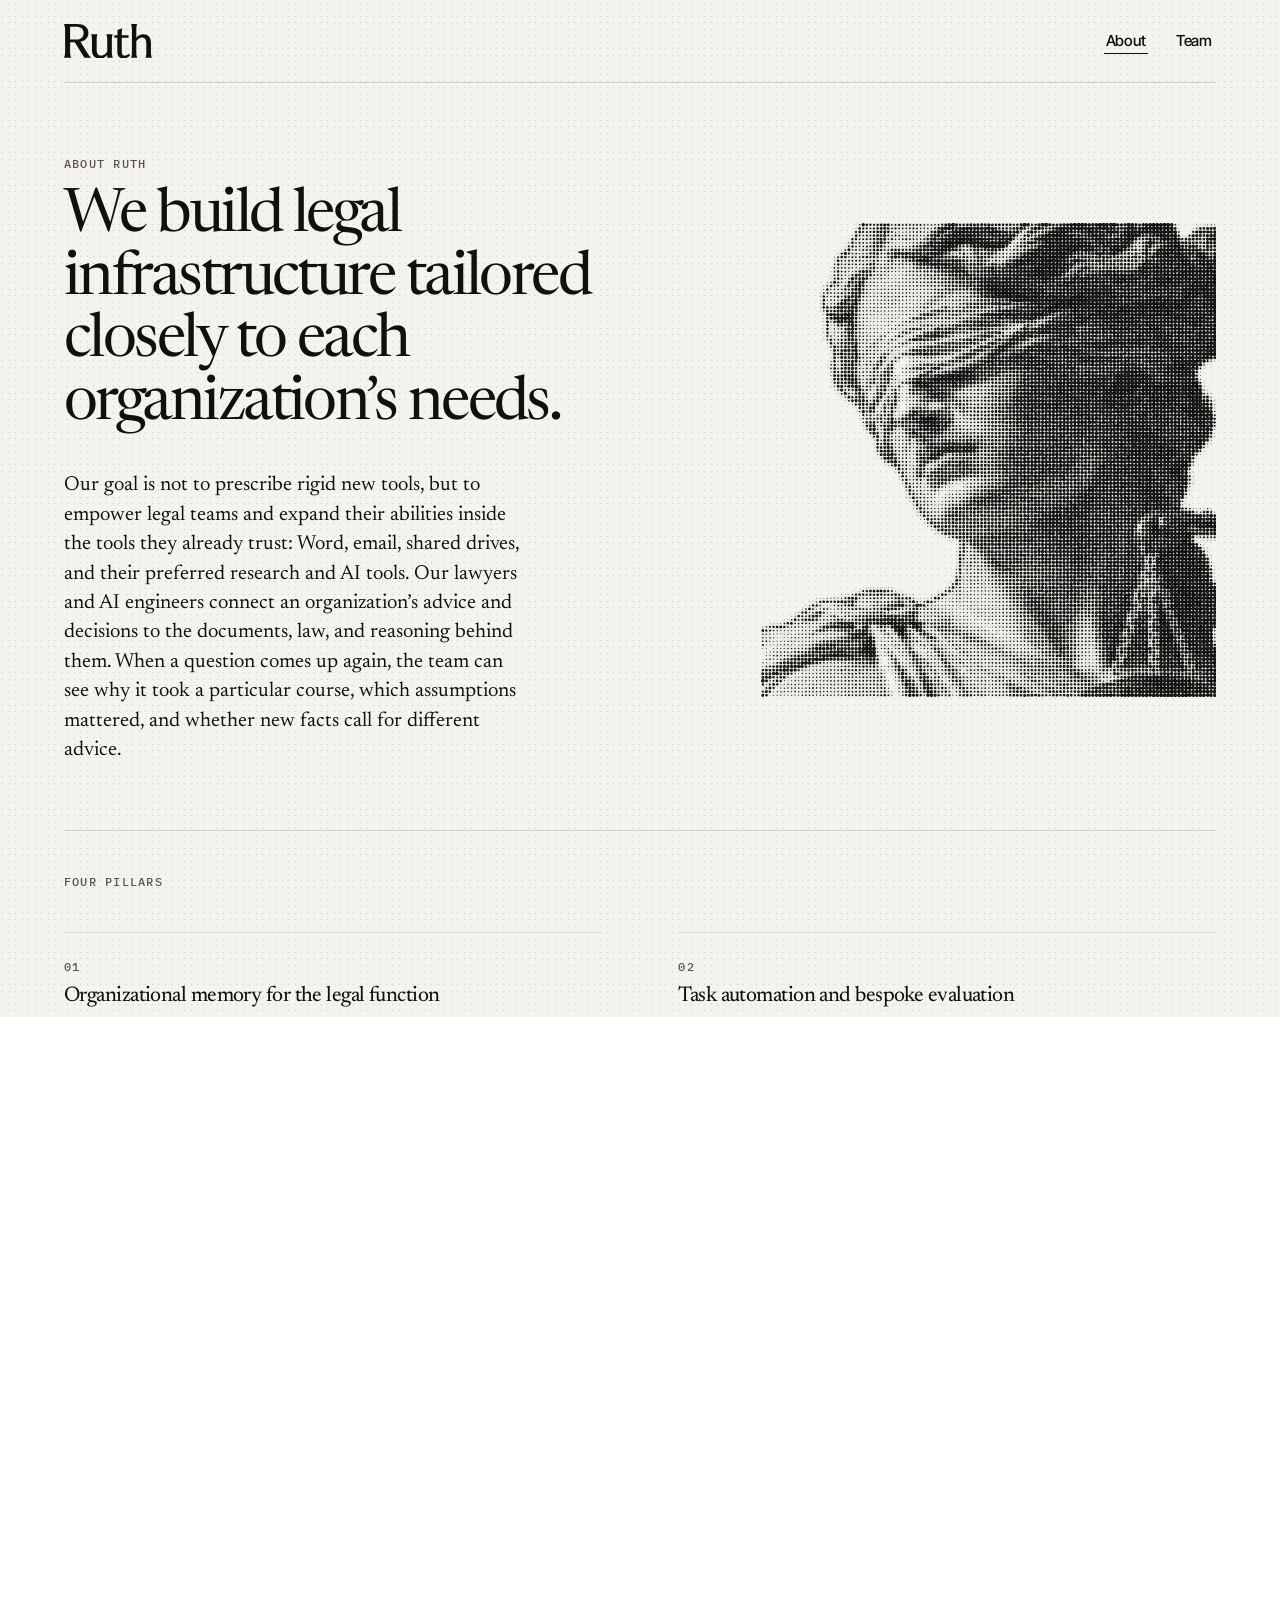
==== commit c477d573: "Refine Ruth, Inc. positioning, operational model, and direct contact path" ====
--- a/about/index.html
+++ b/about/index.html
@@ -7,28 +7,28 @@
   <meta name="theme-color" content="#f5f3ee" media="(prefers-color-scheme: light)">
   <meta name="theme-color" content="#0a0a0a" media="(prefers-color-scheme: dark)">
   <meta name="robots" content="noindex,nofollow">
-  <meta name="description" content="We act as independent counsel and build legal infrastructure within our clients’ organizations.">
+  <meta name="description" content="We build legal infrastructure tailored closely to each organization’s needs, empowering legal teams across jurisdictions.">
   <link rel="canonical" href="https://ruth.codes/about/">
   <meta property="og:type" content="website">
   <meta property="og:site_name" content="Ruth">
   <meta property="og:title" content="About · Ruth">
-  <meta property="og:description" content="We act as independent counsel and build legal infrastructure within our clients’ organizations.">
+  <meta property="og:description" content="We build legal infrastructure tailored closely to each organization’s needs, empowering legal teams across jurisdictions.">
   <meta property="og:url" content="https://ruth.codes/about/">
-  <meta property="og:image" content="https://ruth.codes/assets/og-ruth.jpg">
+  <meta property="og:image" content="https://ruth.codes/assets/og-ruth.jpg?v=2026-pos1">
   <meta property="og:image:width" content="1200">
   <meta property="og:image:height" content="630">
   <meta name="twitter:card" content="summary_large_image">
   <meta name="twitter:title" content="About · Ruth">
-  <meta name="twitter:description" content="We act as independent counsel and build legal infrastructure within our clients’ organizations.">
-  <meta name="twitter:image" content="https://ruth.codes/assets/og-ruth.jpg">
+  <meta name="twitter:description" content="We build legal infrastructure tailored closely to each organization’s needs, empowering legal teams across jurisdictions.">
+  <meta name="twitter:image" content="https://ruth.codes/assets/og-ruth.jpg?v=2026-pos1">
   <title>About · Ruth</title>
   <link rel="icon" href="data:image/svg+xml,%3Csvg xmlns='http://www.w3.org/2000/svg' viewBox='-75 -50 760 800'%3E%3Crect x='-75' y='-50' width='760' height='800' rx='60' fill='%23101010'/%3E%3Cpath fill='%23f2f0eb' fill-rule='evenodd' d='M0 0H267C417 0 505 70 505 185C505 283 439 344 340 369L484 598C508 636 535 673 563 700H421L222 379H126V576C126 627 135 671 149 700H0C14 671 23 627 23 576V124C23 74 14 30 0 0ZM126 58V321H255C350 321 405 272 405 185C405 103 350 58 250 58Z'/%3E%3C/svg%3E">
   <link rel="apple-touch-icon" href="/apple-touch-icon.png">
   <link rel="preload" as="font" type="font/woff2" href="/assets/Newsreader-Latin.woff2" crossorigin>
   <link rel="preload" as="font" type="font/woff2" href="/assets/InterTight-Latin.woff2" crossorigin>
-  <link rel="stylesheet" href="/ruth-base.css?v=2026-menu3">
-  <link rel="stylesheet" href="/site-pages.css?v=2026-htbg1">
-  <script type="module" src="/waitlist.js?v=2026-menu3"></script>
+  <link rel="stylesheet" href="/ruth-base.css?v=2026-pos1">
+  <link rel="stylesheet" href="/site-pages.css?v=2026-pos1">
+  <script type="module" src="/waitlist.js?v=2026-pos1"></script>
 </head>
 <body class="reading-page reading-edition">
 <a class="skip" href="#main">Skip to content</a>
@@ -43,8 +43,8 @@
   <div class="about-opening">
     <div class="about-copy">
       <p class="folio">About Ruth</p>
-      <h1 class="mission">We act as independent counsel and build legal infrastructure within our clients’ organizations.</h1>
-      <p class="practice">The matters we handle for a client shape what we build with its legal team. Our lawyers and AI engineers develop tools that connect the team’s advice and decisions to the documents, law and reasoning behind them. When a question comes up again, the team can see why it took a particular course, which assumptions mattered and whether new facts call for different advice.</p>
+      <h1 class="mission">We build legal infrastructure tailored closely to each organization’s needs.</h1>
+      <p class="practice">Our goal is not to prescribe rigid new tools, but to empower legal teams and expand their abilities inside the tools they already trust: Word, email, shared drives, and their preferred research and AI tools. Our lawyers and AI engineers connect an organization’s advice and decisions to the documents, law, and reasoning behind them. When a question comes up again, the team can see why it took a particular course, which assumptions mattered, and whether new facts call for different advice.</p>
     </div>
     <picture class="about-print">
       <source media="(prefers-color-scheme: dark)" srcset="/assets/about-justitia-night.webp">
@@ -58,22 +58,38 @@
     <div class="principle">
       <span class="principle-num" aria-hidden="true">01</span>
       <h2>Organizational memory for the legal function</h2>
-      <p>Every position, decision and precedent stays linked to its documents, statutes, case law and factual assumptions, compounding institutional judgment across matters.</p>
+      <p>Every position, decision, and precedent stays linked to its documents, country-appropriate legal sources, and factual assumptions, compounding institutional judgment across matters and jurisdictions.</p>
     </div>
     <div class="principle">
       <span class="principle-num" aria-hidden="true">02</span>
-      <h2>Task automation and evaluation</h2>
-      <p>We automate recurring legal workflows alongside bespoke evaluation mechanisms that verify accuracy, citations and edge cases against the team’s own standards.</p>
+      <h2>Task automation and bespoke evaluation</h2>
+      <p>We automate recurring legal groundwork alongside bespoke evaluation mechanisms that verify accuracy, citations, and edge cases against each team’s own standards.</p>
     </div>
     <div class="principle">
       <span class="principle-num" aria-hidden="true">03</span>
       <h2>Highly customizable user interfaces</h2>
-      <p>We design and build tailored interfaces around how each legal team reviews, decides and collaborates, fitting cleanly into existing tools and matter workflows.</p>
+      <p>We shape tailored interfaces and workflows around each organization’s industry, risk profile, and working habits, fitting cleanly into existing tools without forcing generic templates.</p>
     </div>
     <div class="principle">
       <span class="principle-num" aria-hidden="true">04</span>
-      <h2>Independent legal representation</h2>
-      <p>If instructed, we also represent clients as independent counsel on complex matters, pairing direct legal accountability with the infrastructure built for their teams.</p>
+      <h2>External legal representation through local counsel</h2>
+      <p>When formal representation or local advice is required in any jurisdiction, Ruth coordinates independent licensed attorneys in that country who work closely with Ruth, combining full local legal accountability and legal privilege with the infrastructure built for your team.</p>
+    </div>
+  </section>
+
+  <section class="operations" aria-label="How Ruth runs">
+    <p class="folio operations-kicker">How Ruth runs</p>
+    <div class="op-item">
+      <h2>Local and cloud, on your terms</h2>
+      <p>Ruth runs on a hybrid of local models (on your own office hardware or private servers) and leading cloud models, so sensitive documents can remain inside your organization’s network.</p>
+    </div>
+    <div class="op-item">
+      <h2>Confidentiality and privilege</h2>
+      <p>All client work is strictly confidential by default. Whenever a licensed local attorney is engaged for a matter, standard legal privilege applies to that representation.</p>
+    </div>
+    <div class="op-item">
+      <h2>Zero-disruption start</h2>
+      <p>Organizations begin either on an active matter or directly from existing files in two weeks, with no file migration required. Ruth, Inc. (Delaware) serves organizations globally across jurisdictions and is independently owned and funded by its clients for the long term.</p>
     </div>
   </section>
 
@@ -99,6 +115,7 @@
   <div class="colophon-meta">
     <a class="colophon-next" href="/team/">Meet the team <svg viewBox="0 0 18 12" aria-hidden="true" focusable="false"><path d="M1 6h15M11 1l5 5-5 5"/></svg></a>
     <div class="colophon-links">
+      <a href="mailto:info@ruth.codes">Work with us</a>
       <a href="/privacy/">Privacy</a>
     </div>
   </div>
--- a/ruth-base.css
+++ b/ruth-base.css
@@ -226,40 +226,68 @@
   width: 18px;
   height: 18px;
   overflow: visible;
+  transition: transform .36s var(--ease);
 }
 
 .menu-matrix .mm-d {
   transform-box: fill-box;
   transform-origin: center;
-  transition: transform .3s var(--ease), opacity .24s ease;
-  transition-delay: calc(var(--d, 0) * 22ms);
+  transition: transform .34s var(--ease), opacity .24s ease;
+  transition-delay: calc(var(--d, 0) * 18ms);
 }
 
 .menu-matrix .mm-cross {
   transform-box: view-box;
   transform-origin: 9px 9px;
   opacity: 0;
-  transform: scale(.55) rotate(-45deg);
-  transition: transform .34s var(--ease), opacity .22s ease;
+  transform: scale(.45);
+  transition: transform .36s var(--ease), opacity .26s ease;
 }
 
 @media (hover: hover) {
   .menu-toggle:hover .mm-d {
     transform: scale(1.16);
   }
-}
-
-.menu-toggle[aria-expanded="true"] .mm-d,
-.site-menu[aria-hidden="false"] .menu-close .mm-d {
+  .menu-close:hover .menu-matrix {
+    transform: rotate(90deg);
+  }
+}
+
+/* Open morph: 4 cardinal dots dissolve cleanly while 5 diagonal halftone dots
+   equalize into a symmetric 1.44px-corner / 1.85px-center Halftone Constellation x */
+.menu-toggle[aria-expanded="true"] .mm-card,
+.site-menu[aria-hidden="false"] .menu-close .mm-card {
   opacity: 0;
-  transform: scale(.15);
+  transform: scale(.1);
+}
+
+.menu-toggle[aria-expanded="true"] .mm-nw,
+.site-menu[aria-hidden="false"] .menu-close .mm-nw {
+  transform: scale(.76);
+}
+
+.menu-toggle[aria-expanded="true"] .mm-ne,
+.site-menu[aria-hidden="false"] .menu-close .mm-ne,
+.menu-toggle[aria-expanded="true"] .mm-sw,
+.site-menu[aria-hidden="false"] .menu-close .mm-sw {
+  transform: scale(1.2);
+}
+
+.menu-toggle[aria-expanded="true"] .mm-ctr,
+.site-menu[aria-hidden="false"] .menu-close .mm-ctr {
+  transform: scale(1.48);
+}
+
+.menu-toggle[aria-expanded="true"] .mm-se,
+.site-menu[aria-hidden="false"] .menu-close .mm-se {
+  transform: scale(2);
 }
 
 .menu-toggle[aria-expanded="true"] .mm-cross,
 .site-menu[aria-hidden="false"] .menu-close .mm-cross {
   opacity: 1;
-  transform: scale(1) rotate(0deg);
-  transition-delay: 50ms;
+  transform: scale(1);
+  transition-delay: 55ms;
 }
 
 /* On the closed sheet, prime the close button's matrix so opening reveals the morph */
@@ -348,9 +376,11 @@
 }
 
 .menu-close {
+  position: relative;
+  isolation: isolate;
   display: inline-flex;
   align-items: center;
-  justify-content: flex-end;
+  justify-content: center;
   width: 44px;
   height: 44px;
   margin-right: 0;
@@ -358,11 +388,45 @@
   border: 0;
   background: transparent;
   color: var(--ink);
-  transition: opacity .18s ease, transform .2s var(--ease);
-}
-
-.menu-close:hover { opacity: .66; }
-.menu-close:active { transform: scale(.94); }
+  transition: transform .2s var(--ease);
+}
+
+/* Matte circular optical medallion matching Home's trigger at exact 0.0px lock,
+   keeping the Halftone Constellation x razor-clear above the graded halftone wash */
+.menu-close::before {
+  content: "";
+  position: absolute;
+  inset: 1px;
+  z-index: -1;
+  border-radius: 50%;
+  background: rgb(18 18 18 / .92);
+  border: 1px solid rgb(242 240 235 / .22);
+  box-shadow: 0 4px 18px rgb(0 0 0 / .44);
+  transition: background-color .18s ease, border-color .18s ease;
+}
+
+@media (hover: hover) {
+  .menu-close:hover::before {
+    background: rgb(24 24 24 / .98);
+    border-color: rgb(242 240 235 / .46);
+  }
+}
+
+@media (prefers-color-scheme: light) {
+  .menu-close::before {
+    background: #f7f5f0;
+    border: 1px solid rgb(17 16 15 / .17);
+    box-shadow: 0 2px 12px rgb(17 16 15 / .08);
+  }
+  @media (hover: hover) {
+    .menu-close:hover::before {
+      background: #fbfaf7;
+      border-color: rgb(17 16 15 / .36);
+    }
+  }
+}
+
+.menu-close:active { transform: scale(.93); }
 
 .site-menu-nav {
   flex: 1 0 auto;
@@ -551,6 +615,13 @@
 
 .menu-plus::after { transform: rotate(90deg); }
 
+.menu-foot-links {
+  display: inline-flex;
+  flex-wrap: wrap;
+  align-items: center;
+  gap: .35rem 1.25rem;
+}
+
 .menu-privacy {
   display: inline-flex;
   align-items: center;
@@ -758,6 +829,7 @@
   .menu-kicker,
   .menu-row,
   .site-menu-foot,
+  .menu-matrix,
   .menu-matrix .mm-d,
   .menu-matrix .mm-cross,
   .menu-toggle,
--- a/site-pages.css
+++ b/site-pages.css
@@ -179,6 +179,41 @@
   color: color-mix(in srgb, var(--ink) 82%, var(--ground) 18%);
   font: 400 clamp(1.06rem, 1.24vw, 1.2rem)/1.5 var(--serif);
   max-width: 44ch;
+}
+
+/* Compact 3-column Swiss operational specification band ("How Ruth runs") */
+.operations {
+  display: grid;
+  grid-template-columns: repeat(3, minmax(0, 1fr));
+  column-gap: clamp(2rem, 4.5vw, 4rem);
+  row-gap: clamp(1.5rem, 3vw, 2.25rem);
+  margin-top: clamp(2.75rem, 5vw, 4.5rem);
+  padding-top: clamp(1.75rem, 3.2vw, 2.75rem);
+  border-top: 1px solid var(--line);
+}
+
+.operations-kicker {
+  grid-column: 1 / -1;
+  margin: 0 0 -.35rem;
+}
+
+.op-item {
+  min-width: 0;
+  padding-top: clamp(1.1rem, 2vw, 1.5rem);
+  border-top: 1px solid color-mix(in srgb, var(--line) 55%, transparent);
+}
+
+.op-item h2 {
+  margin: 0 0 .55rem;
+  font: 450 clamp(1.18rem, 1.38vw, 1.36rem)/1.22 var(--serif);
+  letter-spacing: -.022em;
+}
+
+.op-item p {
+  margin: 0;
+  color: color-mix(in srgb, var(--ink) 78%, var(--ground) 22%);
+  font: 420 .96rem/1.56 var(--sans);
+  max-width: 42ch;
 }
 
 .about .origin {
@@ -464,6 +499,13 @@
 }
 
 @media (max-width: 54rem) {
+  .operations {
+    grid-template-columns: minmax(0, 1fr);
+    row-gap: 1.4rem;
+  }
+  .op-item p {
+    max-width: 56ch;
+  }
   .prose-block {
     grid-template-columns: minmax(0, 1fr);
     row-gap: .55rem;
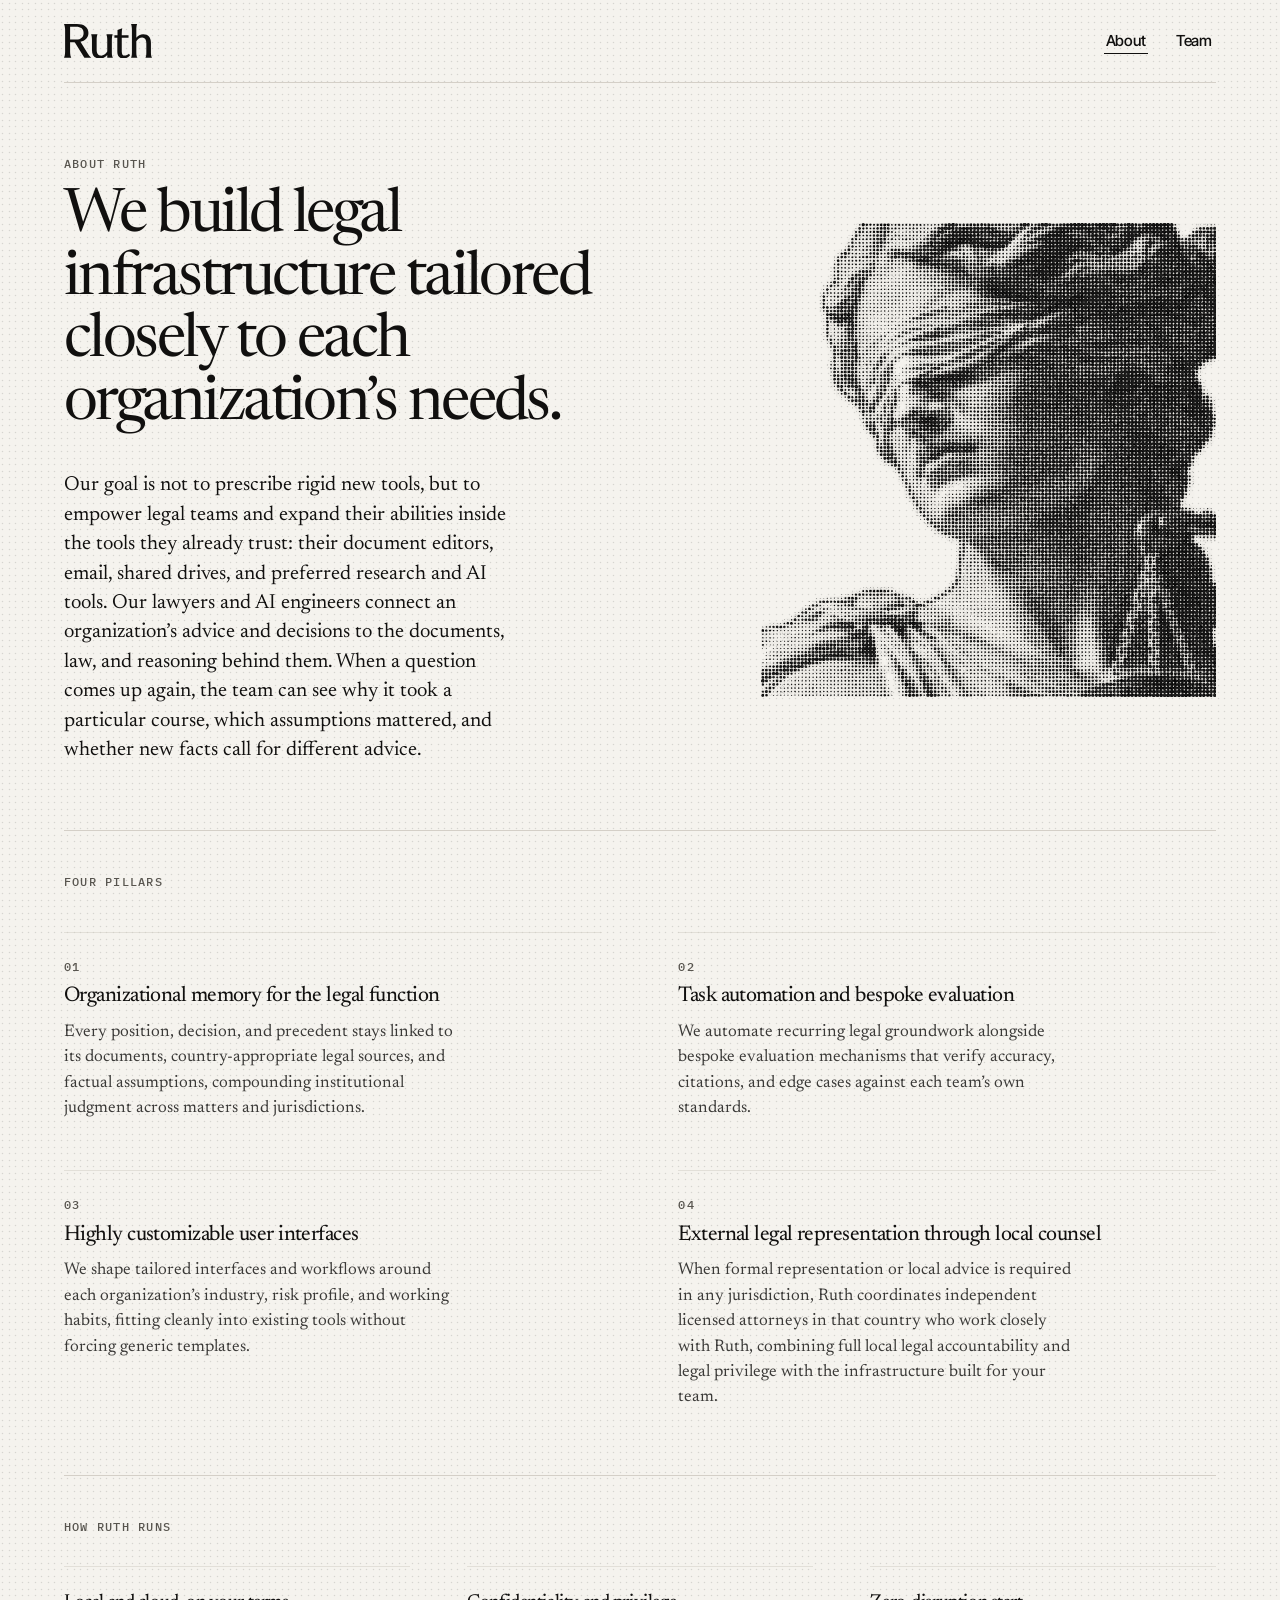
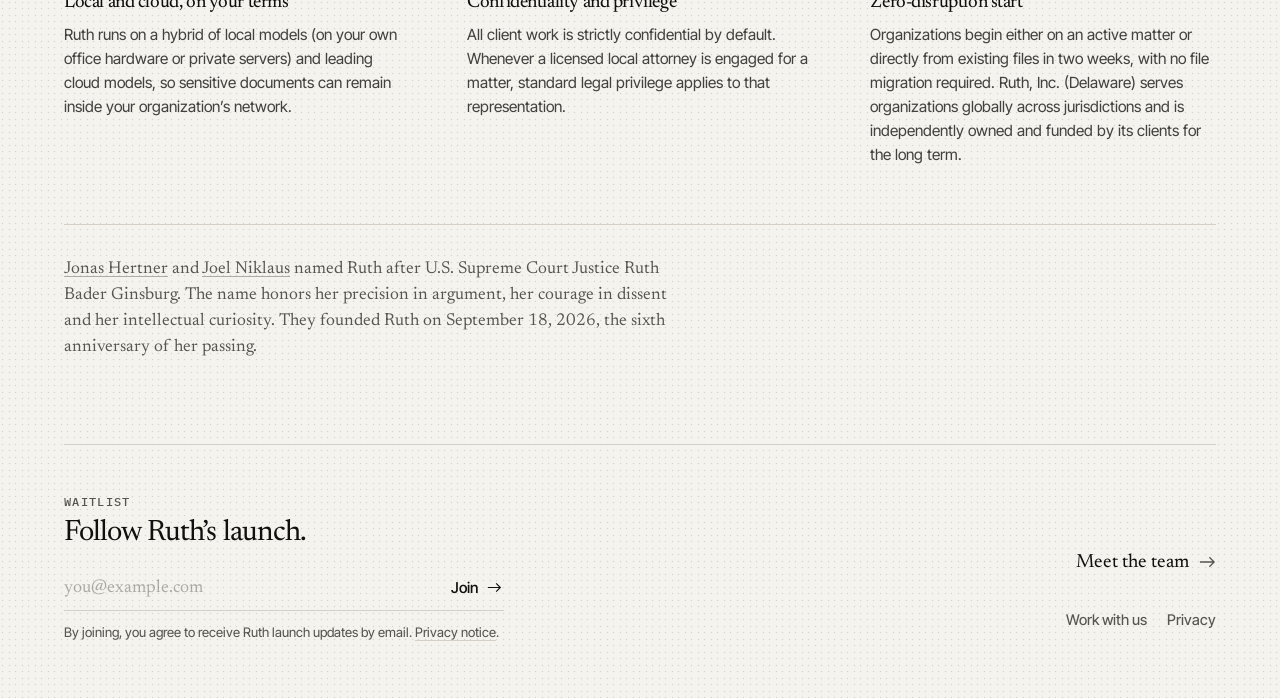
==== commit 24675de5: "Remove Day mode whirls, unify hamburger medallion across all views, and refine About and Team copy" ====
--- a/about/index.html
+++ b/about/index.html
@@ -26,9 +26,9 @@
   <link rel="apple-touch-icon" href="/apple-touch-icon.png">
   <link rel="preload" as="font" type="font/woff2" href="/assets/Newsreader-Latin.woff2" crossorigin>
   <link rel="preload" as="font" type="font/woff2" href="/assets/InterTight-Latin.woff2" crossorigin>
-  <link rel="stylesheet" href="/ruth-base.css?v=2026-pos1">
-  <link rel="stylesheet" href="/site-pages.css?v=2026-pos1">
-  <script type="module" src="/waitlist.js?v=2026-pos1"></script>
+  <link rel="stylesheet" href="/ruth-base.css?v=2026-r2">
+  <link rel="stylesheet" href="/site-pages.css?v=2026-r2">
+  <script type="module" src="/waitlist.js?v=2026-r2"></script>
 </head>
 <body class="reading-page reading-edition">
 <a class="skip" href="#main">Skip to content</a>
@@ -44,7 +44,7 @@
     <div class="about-copy">
       <p class="folio">About Ruth</p>
       <h1 class="mission">We build legal infrastructure tailored closely to each organization’s needs.</h1>
-      <p class="practice">Our goal is not to prescribe rigid new tools, but to empower legal teams and expand their abilities inside the tools they already trust: Word, email, shared drives, and their preferred research and AI tools. Our lawyers and AI engineers connect an organization’s advice and decisions to the documents, law, and reasoning behind them. When a question comes up again, the team can see why it took a particular course, which assumptions mattered, and whether new facts call for different advice.</p>
+      <p class="practice">Our goal is not to prescribe rigid new tools, but to empower legal teams and expand their abilities inside the tools they already trust: their document editors, email, shared drives, and preferred research and AI tools. Our lawyers and AI engineers connect an organization’s advice and decisions to the documents, law, and reasoning behind them. When a question comes up again, the team can see why it took a particular course, which assumptions mattered, and whether new facts call for different advice.</p>
     </div>
     <picture class="about-print">
       <source media="(prefers-color-scheme: dark)" srcset="/assets/about-justitia-night.webp">
--- a/ruth-base.css
+++ b/ruth-base.css
@@ -211,10 +211,47 @@
   height: 44px;
   padding: 0;
   border: 0;
+  border-radius: 50%;
   background: transparent;
   color: inherit;
   pointer-events: auto;
   transition: opacity .18s ease, transform .2s var(--ease);
+}
+
+/* Signature matte circular optical loupe medallion shared across every mobile
+   and tablet view, keeping the 3x3 halftone matrix razor-clear above both
+   Justitia artwork and reading-page halftone washes with exact 0.0px lock. */
+.menu-toggle::before {
+  content: "";
+  position: absolute;
+  inset: 1px;
+  z-index: -1;
+  border-radius: 50%;
+  background: rgb(18 18 18 / .92);
+  border: 1px solid rgb(242 240 235 / .22);
+  box-shadow: 0 4px 18px rgb(0 0 0 / .44);
+  transition: background-color .18s ease, border-color .18s ease, transform .22s var(--ease);
+}
+
+@media (hover: hover) {
+  .menu-toggle:hover::before {
+    background: rgb(24 24 24 / .98);
+    border-color: rgb(242 240 235 / .46);
+  }
+}
+
+@media (prefers-color-scheme: light) {
+  .menu-toggle::before {
+    background: #f7f5f0;
+    border: 1px solid rgb(17 16 15 / .17);
+    box-shadow: 0 2px 12px rgb(17 16 15 / .08);
+  }
+  @media (hover: hover) {
+    .menu-toggle:hover::before {
+      background: #fbfaf7;
+      border-color: rgb(17 16 15 / .36);
+    }
+  }
 }
 
 .menu-toggle:active {
@@ -229,6 +266,11 @@
   transition: transform .36s var(--ease);
 }
 
+/* Optical centering correction for the diagonal-graded 3x3 halftone weight */
+.menu-toggle[aria-expanded="false"] .menu-matrix {
+  transform: translate(.35px, .35px);
+}
+
 .menu-matrix .mm-d {
   transform-box: fill-box;
   transform-origin: center;
@@ -246,7 +288,7 @@
 
 @media (hover: hover) {
   .menu-toggle:hover .mm-d {
-    transform: scale(1.16);
+    transform: scale(1.14);
   }
   .menu-close:hover .menu-matrix {
     transform: rotate(90deg);
@@ -254,7 +296,7 @@
 }
 
 /* Open morph: 4 cardinal dots dissolve cleanly while 5 diagonal halftone dots
-   equalize into a symmetric 1.44px-corner / 1.85px-center Halftone Constellation x */
+   equalize into a symmetric 1.44px-corner / 1.88px-center Halftone Constellation x */
 .menu-toggle[aria-expanded="true"] .mm-card,
 .site-menu[aria-hidden="false"] .menu-close .mm-card {
   opacity: 0;
@@ -263,24 +305,24 @@
 
 .menu-toggle[aria-expanded="true"] .mm-nw,
 .site-menu[aria-hidden="false"] .menu-close .mm-nw {
-  transform: scale(.76);
+  transform: scale(.81);
 }
 
 .menu-toggle[aria-expanded="true"] .mm-ne,
 .site-menu[aria-hidden="false"] .menu-close .mm-ne,
 .menu-toggle[aria-expanded="true"] .mm-sw,
 .site-menu[aria-hidden="false"] .menu-close .mm-sw {
-  transform: scale(1.2);
+  transform: scale(1.11);
 }
 
 .menu-toggle[aria-expanded="true"] .mm-ctr,
 .site-menu[aria-hidden="false"] .menu-close .mm-ctr {
-  transform: scale(1.48);
+  transform: scale(1.4);
 }
 
 .menu-toggle[aria-expanded="true"] .mm-se,
 .site-menu[aria-hidden="false"] .menu-close .mm-se {
-  transform: scale(2);
+  transform: scale(1.56);
 }
 
 .menu-toggle[aria-expanded="true"] .mm-cross,
@@ -386,6 +428,7 @@
   margin-right: 0;
   padding: 0;
   border: 0;
+  border-radius: 50%;
   background: transparent;
   color: var(--ink);
   transition: transform .2s var(--ease);
@@ -641,14 +684,15 @@
   overflow: hidden !important;
 }
 
-/* Inner reading pages switch to the monograph menu at <= 680px. */
+/* Inner reading pages switch to the monograph menu at <= 680px, centered inside
+   the circular medallion for exact 0.0px lock with .menu-close. */
 @media (max-width: 680px) {
   .has-menu-js .reading-edition .masthead .site-nav {
     display: none;
   }
   .has-menu-js .reading-edition .masthead .menu-toggle {
     display: inline-flex;
-    justify-content: flex-end;
+    justify-content: center;
     margin-right: 0;
   }
 }
@@ -657,9 +701,9 @@
   .reading-edition .site-menu { display: none !important; }
 }
 
-/* Homepage switches to a matte circular optical loupe medallion holding the
-   3x3 graded halftone matrix whenever not in desktop left-rail composition,
-   echoing Ruth's circular halftone dot without boxy chrome over artwork. */
+/* Homepage switches to a frosted obsidian (Night) or luminous alabaster (Day)
+   circular optical medallion over Justitia artwork whenever not in desktop
+   left-rail composition. */
 @media not all and (min-width: 900px) and (min-height: 550px) and (min-aspect-ratio: 4/3) {
   .has-menu-js body[data-design] > .masthead {
     inset-inline-start: auto;
@@ -675,34 +719,28 @@
     margin-right: 0;
   }
   .has-menu-js body[data-design] > .masthead .menu-toggle::before {
-    content: "";
-    position: absolute;
-    inset: 1px;
-    z-index: -1;
-    border-radius: 50%;
-    background: rgb(12 12 12 / .74);
-    border: 1px solid rgb(242 240 235 / .22);
-    box-shadow: 0 4px 20px rgb(0 0 0 / .50);
+    background: rgb(14 14 14 / .78);
+    border: 1px solid rgb(242 240 235 / .24);
+    box-shadow: 0 4px 20px rgb(0 0 0 / .52);
     backdrop-filter: blur(20px) saturate(115%);
     -webkit-backdrop-filter: blur(20px) saturate(115%);
-    transition: background-color .18s ease, border-color .18s ease, transform .22s var(--ease);
   }
   @media (hover: hover) {
     .has-menu-js body[data-design] > .masthead .menu-toggle:hover::before {
-      background: rgb(16 16 16 / .84);
-      border-color: rgb(242 240 235 / .40);
+      background: rgb(18 18 18 / .88);
+      border-color: rgb(242 240 235 / .44);
     }
   }
   @media (prefers-color-scheme: light) {
     .has-menu-js body[data-design] > .masthead .menu-toggle::before {
-      background: rgb(246 244 239 / .93);
-      border: 1px solid rgb(17 16 15 / .14);
+      background: rgb(247 245 240 / .95);
+      border: 1px solid rgb(17 16 15 / .17);
       box-shadow: 0 2px 14px rgb(17 16 15 / .10);
     }
     @media (hover: hover) {
       .has-menu-js body[data-design] > .masthead .menu-toggle:hover::before {
-        background: rgb(250 248 244 / .98);
-        border-color: rgb(17 16 15 / .28);
+        background: rgb(251 250 247 / .99);
+        border-color: rgb(17 16 15 / .34);
       }
     }
   }
@@ -729,7 +767,8 @@
    single-screen 3-column Swiss architectural spread so nothing clips off-screen. */
 @media (max-height: 520px) {
   .site-menu-inner {
-    padding-block: max(10px, env(safe-area-inset-top)) max(12px, env(safe-area-inset-bottom));
+    padding-top: max(var(--masthead-padding), env(safe-area-inset-top));
+    padding-bottom: max(12px, env(safe-area-inset-bottom));
   }
   .site-menu-head {
     padding-bottom: 8px;
--- a/site-pages.css
+++ b/site-pages.css
@@ -40,7 +40,8 @@
   align-items: center;
   justify-content: space-between;
   gap: .75rem 1.5rem;
-  padding-block: var(--masthead-padding);
+  padding-top: max(var(--masthead-padding), env(safe-area-inset-top));
+  padding-bottom: var(--masthead-padding);
   border-bottom: 1px solid var(--line);
 }
 
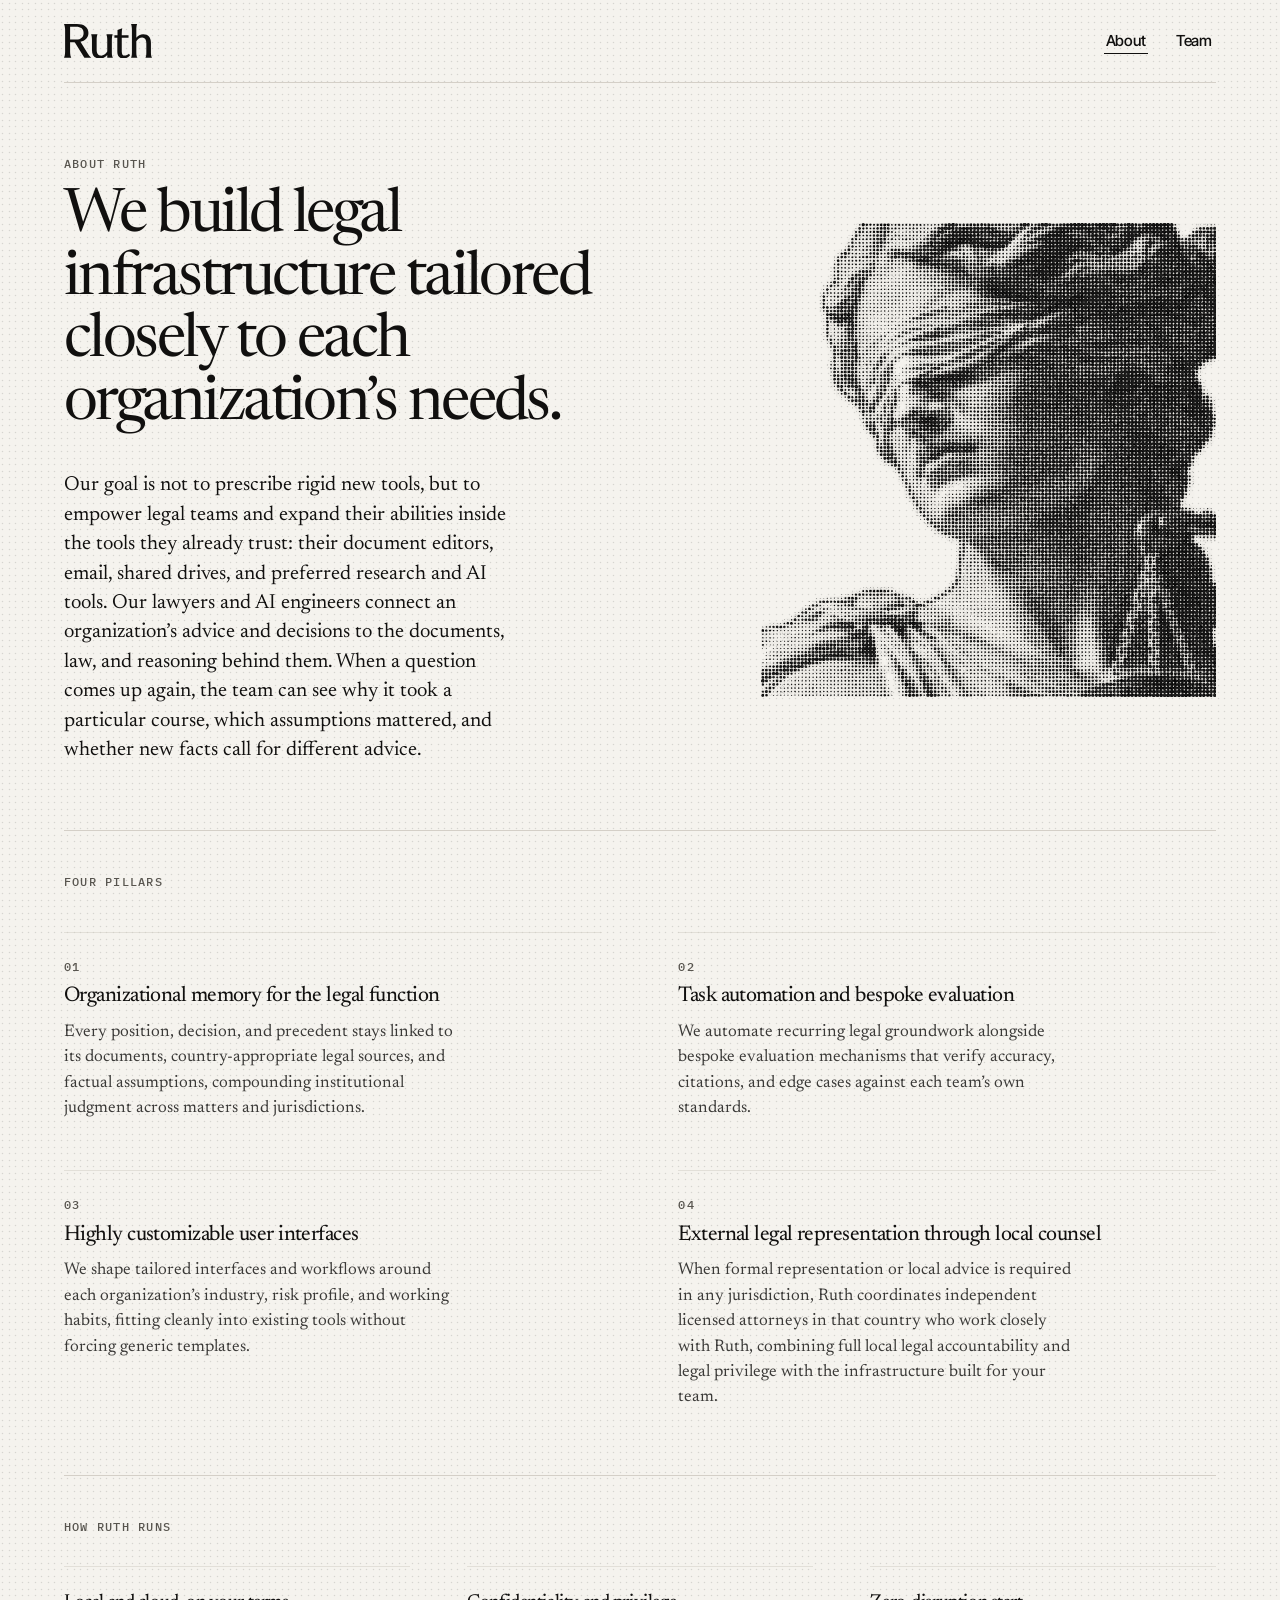
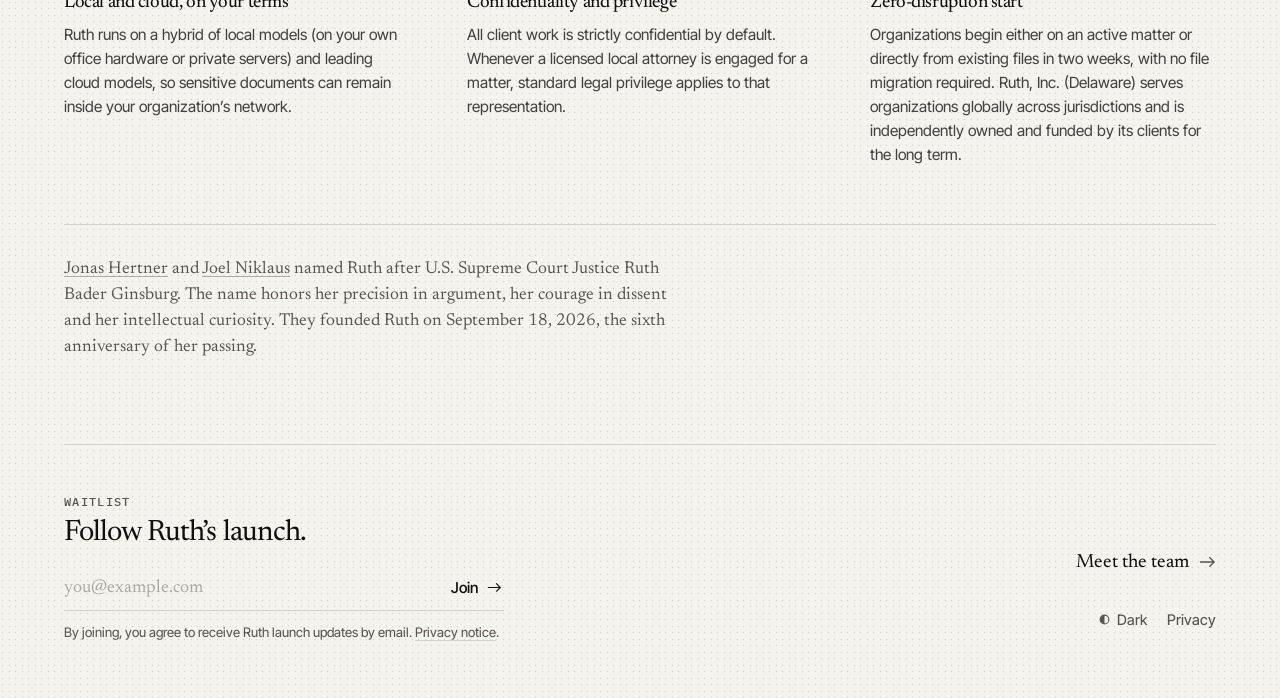
==== commit 9e34cc33: "Add discreet Day/Night mode switcher and move Work with us to Team page" ====
--- a/about/index.html
+++ b/about/index.html
@@ -26,9 +26,10 @@
   <link rel="apple-touch-icon" href="/apple-touch-icon.png">
   <link rel="preload" as="font" type="font/woff2" href="/assets/Newsreader-Latin.woff2" crossorigin>
   <link rel="preload" as="font" type="font/woff2" href="/assets/InterTight-Latin.woff2" crossorigin>
-  <link rel="stylesheet" href="/ruth-base.css?v=2026-r2">
-  <link rel="stylesheet" href="/site-pages.css?v=2026-r2">
-  <script type="module" src="/waitlist.js?v=2026-r2"></script>
+  <script>(()=>{try{const t=localStorage.getItem('ruth-theme');if(t==='day'||t==='night')document.documentElement.dataset.ruthTheme=t;}catch{}})();</script>
+  <link rel="stylesheet" href="/ruth-base.css?v=2026-theme1">
+  <link rel="stylesheet" href="/site-pages.css?v=2026-theme1">
+  <script type="module" src="/waitlist.js?v=2026-theme1"></script>
 </head>
 <body class="reading-page reading-edition">
 <a class="skip" href="#main">Skip to content</a>
@@ -115,7 +116,6 @@
   <div class="colophon-meta">
     <a class="colophon-next" href="/team/">Meet the team <svg viewBox="0 0 18 12" aria-hidden="true" focusable="false"><path d="M1 6h15M11 1l5 5-5 5"/></svg></a>
     <div class="colophon-links">
-      <a href="mailto:info@ruth.codes">Work with us</a>
       <a href="/privacy/">Privacy</a>
     </div>
   </div>
--- a/ruth-base.css
+++ b/ruth-base.css
@@ -39,6 +39,16 @@
   --sheet-border: rgb(242 240 235 / .18);
   --sheet-highlight: inset 0 1px 0 rgb(255 255 255 / .07);
   --sheet-shadow: 0 2px 6px rgb(0 0 0 / .32), 0 28px 72px rgb(0 0 0 / .72);
+  --medallion-bg: rgb(18 18 18 / .92);
+  --medallion-bg-hover: rgb(24 24 24 / .98);
+  --medallion-border: rgb(242 240 235 / .22);
+  --medallion-border-hover: rgb(242 240 235 / .46);
+  --medallion-shadow: 0 4px 18px rgb(0 0 0 / .44);
+  --home-medallion-bg: rgb(14 14 14 / .78);
+  --home-medallion-bg-hover: rgb(18 18 18 / .88);
+  --home-medallion-border: rgb(242 240 235 / .24);
+  --home-medallion-border-hover: rgb(242 240 235 / .44);
+  --home-medallion-shadow: 0 4px 20px rgb(0 0 0 / .52);
 
   --serif: Newsreader, Georgia, serif;
   --sans: InterTight, system-ui, -apple-system, sans-serif;
@@ -52,8 +62,43 @@
   --masthead-padding: clamp(.75rem, 1.5vw, 1.35rem);
 }
 
+:root[data-ruth-theme="day"] {
+  color-scheme: light;
+  --ink-rgb: 17 16 15;
+  --ground-rgb: 245 243 238;
+  --muted-rgb: 88 85 79;
+  --ink: rgb(var(--ink-rgb));
+  --ground: #f5f3ee;
+  --quiet: rgb(var(--muted-rgb));
+  --muted: var(--quiet);
+  --line: #d4cfc7;
+  --accent: #11100f;
+  /* Crisp 6.5px 0-degree orthogonal Swiss halftone screen & graded architectural wash. */
+  --halftone-screen: url("data:image/svg+xml,%3Csvg xmlns='http://www.w3.org/2000/svg' width='6.5' height='6.5' viewBox='0 0 6.5 6.5'%3E%3Ccircle cx='3.25' cy='3.25' r='.7' fill='%2311100f' fill-opacity='.135'/%3E%3C/svg%3E");
+  --halftone-wash: url('/assets/halftone-wash.svg?v=2026-htbg1');
+  /* Day edition waitlist card: crisp dot-free archival ivory stationery card over halftone print. */
+  --sheet-bg: rgb(252 251 248 / .97);
+  --sheet-ink: #11100f;
+  --sheet-muted: #5f5b55;
+  --sheet-rule: rgb(17 16 15 / .24);
+  --sheet-accent: #11100f;
+  --sheet-border: rgb(17 16 15 / .15);
+  --sheet-highlight: inset 0 1px 0 rgb(255 255 255 / .9);
+  --sheet-shadow: 0 1px 2px rgb(17 16 15 / .05), 0 18px 46px rgb(17 16 15 / .10), 0 36px 84px rgb(17 16 15 / .07);
+  --medallion-bg: #f7f5f0;
+  --medallion-bg-hover: #fbfaf7;
+  --medallion-border: rgb(17 16 15 / .17);
+  --medallion-border-hover: rgb(17 16 15 / .36);
+  --medallion-shadow: 0 2px 12px rgb(17 16 15 / .08);
+  --home-medallion-bg: rgb(247 245 240 / .95);
+  --home-medallion-bg-hover: rgb(251 250 247 / .99);
+  --home-medallion-border: rgb(17 16 15 / .17);
+  --home-medallion-border-hover: rgb(17 16 15 / .34);
+  --home-medallion-shadow: 0 2px 14px rgb(17 16 15 / .10);
+}
+
 @media (prefers-color-scheme: light) {
-  :root {
+  :root:not([data-ruth-theme="night"]) {
     color-scheme: light;
     --ink-rgb: 17 16 15;
     --ground-rgb: 245 243 238;
@@ -64,10 +109,8 @@
     --muted: var(--quiet);
     --line: #d4cfc7;
     --accent: #11100f;
-    /* Crisp 6.5px 0-degree orthogonal Swiss halftone screen & graded architectural wash. */
     --halftone-screen: url("data:image/svg+xml,%3Csvg xmlns='http://www.w3.org/2000/svg' width='6.5' height='6.5' viewBox='0 0 6.5 6.5'%3E%3Ccircle cx='3.25' cy='3.25' r='.7' fill='%2311100f' fill-opacity='.135'/%3E%3C/svg%3E");
     --halftone-wash: url('/assets/halftone-wash.svg?v=2026-htbg1');
-    /* Day edition waitlist card: crisp dot-free archival ivory stationery card over halftone print. */
     --sheet-bg: rgb(252 251 248 / .97);
     --sheet-ink: #11100f;
     --sheet-muted: #5f5b55;
@@ -76,6 +119,16 @@
     --sheet-border: rgb(17 16 15 / .15);
     --sheet-highlight: inset 0 1px 0 rgb(255 255 255 / .9);
     --sheet-shadow: 0 1px 2px rgb(17 16 15 / .05), 0 18px 46px rgb(17 16 15 / .10), 0 36px 84px rgb(17 16 15 / .07);
+    --medallion-bg: #f7f5f0;
+    --medallion-bg-hover: #fbfaf7;
+    --medallion-border: rgb(17 16 15 / .17);
+    --medallion-border-hover: rgb(17 16 15 / .36);
+    --medallion-shadow: 0 2px 12px rgb(17 16 15 / .08);
+    --home-medallion-bg: rgb(247 245 240 / .95);
+    --home-medallion-bg-hover: rgb(251 250 247 / .99);
+    --home-medallion-border: rgb(17 16 15 / .17);
+    --home-medallion-border-hover: rgb(17 16 15 / .34);
+    --home-medallion-shadow: 0 2px 14px rgb(17 16 15 / .10);
   }
 }
 
@@ -127,14 +180,25 @@
   position: fixed;
   z-index: 30;
   left: var(--rail-left);
-  top: -120px;
-  padding: 12px 18px;
+  top: 12px;
+  width: 1px;
+  height: 1px;
+  padding: 0;
+  overflow: hidden;
+  clip-path: inset(50%);
+  white-space: nowrap;
   background: var(--ink);
   color: var(--ground);
   font: 520 15px/1.2 var(--sans);
   text-decoration: none;
 }
-.skip:focus { top: 12px; }
+.skip:focus {
+  width: auto;
+  height: auto;
+  padding: 12px 18px;
+  overflow: visible;
+  clip-path: none;
+}
 
 /* Shared navigation */
 .site-nav {
@@ -227,30 +291,16 @@
   inset: 1px;
   z-index: -1;
   border-radius: 50%;
-  background: rgb(18 18 18 / .92);
-  border: 1px solid rgb(242 240 235 / .22);
-  box-shadow: 0 4px 18px rgb(0 0 0 / .44);
+  background: var(--medallion-bg);
+  border: 1px solid var(--medallion-border);
+  box-shadow: var(--medallion-shadow);
   transition: background-color .18s ease, border-color .18s ease, transform .22s var(--ease);
 }
 
 @media (hover: hover) {
   .menu-toggle:hover::before {
-    background: rgb(24 24 24 / .98);
-    border-color: rgb(242 240 235 / .46);
-  }
-}
-
-@media (prefers-color-scheme: light) {
-  .menu-toggle::before {
-    background: #f7f5f0;
-    border: 1px solid rgb(17 16 15 / .17);
-    box-shadow: 0 2px 12px rgb(17 16 15 / .08);
-  }
-  @media (hover: hover) {
-    .menu-toggle:hover::before {
-      background: #fbfaf7;
-      border-color: rgb(17 16 15 / .36);
-    }
+    background: var(--medallion-bg-hover);
+    border-color: var(--medallion-border-hover);
   }
 }
 
@@ -362,8 +412,16 @@
   background: radial-gradient(circle at 82% 14%, rgb(242 240 235 / .045), transparent 56%);
 }
 
+html[data-ruth-theme="day"] .site-menu::before {
+  background-image: var(--halftone-wash), var(--halftone-screen);
+  background-repeat: no-repeat, repeat;
+  background-position: right top, right top;
+  background-size: 624px 442px, 6.5px 6.5px;
+  opacity: .84;
+}
+
 @media (prefers-color-scheme: light) {
-  .site-menu::before {
+  html:not([data-ruth-theme="night"]) .site-menu::before {
     background-image: var(--halftone-wash), var(--halftone-screen);
     background-repeat: no-repeat, repeat;
     background-position: right top, right top;
@@ -442,30 +500,16 @@
   inset: 1px;
   z-index: -1;
   border-radius: 50%;
-  background: rgb(18 18 18 / .92);
-  border: 1px solid rgb(242 240 235 / .22);
-  box-shadow: 0 4px 18px rgb(0 0 0 / .44);
+  background: var(--medallion-bg);
+  border: 1px solid var(--medallion-border);
+  box-shadow: var(--medallion-shadow);
   transition: background-color .18s ease, border-color .18s ease;
 }
 
 @media (hover: hover) {
   .menu-close:hover::before {
-    background: rgb(24 24 24 / .98);
-    border-color: rgb(242 240 235 / .46);
-  }
-}
-
-@media (prefers-color-scheme: light) {
-  .menu-close::before {
-    background: #f7f5f0;
-    border: 1px solid rgb(17 16 15 / .17);
-    box-shadow: 0 2px 12px rgb(17 16 15 / .08);
-  }
-  @media (hover: hover) {
-    .menu-close:hover::before {
-      background: #fbfaf7;
-      border-color: rgb(17 16 15 / .36);
-    }
+    background: var(--medallion-bg-hover);
+    border-color: var(--medallion-border-hover);
   }
 }
 
@@ -680,6 +724,63 @@
   text-underline-offset: .25em;
 }
 
+/* Discreet Day / Night mode switcher:
+   - Desktop reading pages: inline inside .colophon-links alongside Privacy
+   - Desktop homepage: anchored quietly bottom-left on --rail-left
+   - Mobile (all routes): inside .site-menu-foot */
+.theme-switch {
+  display: inline-flex;
+  align-items: center;
+  gap: 7px;
+  min-height: 44px;
+  padding: 0;
+  border: 0;
+  background: transparent;
+  color: var(--quiet);
+  font: 460 .9rem/1.2 var(--sans);
+  letter-spacing: -.005em;
+  transition: color .18s ease, opacity .18s ease;
+}
+
+.theme-switch:is(:hover, :focus-visible) {
+  color: var(--ink);
+}
+
+.theme-glyph {
+  display: block;
+  width: 11px;
+  height: 11px;
+  flex: none;
+  transition: transform .38s var(--ease);
+}
+
+.theme-switch[data-theme="night"] .theme-glyph {
+  transform: rotate(180deg);
+}
+
+.home-theme-foot {
+  display: none;
+  position: fixed;
+  z-index: 6;
+  inset-block-end: max(var(--masthead-padding), env(safe-area-inset-bottom));
+  inset-inline-start: var(--rail-left);
+  pointer-events: auto;
+}
+
+.home-theme-foot .theme-switch {
+  font-size: .84rem;
+  font-weight: 480;
+  opacity: .88;
+}
+
+.home-theme-foot .theme-switch:is(:hover, :focus-visible) {
+  opacity: 1;
+}
+
+body[data-waitlist-open="true"] .home-theme-foot {
+  display: none !important;
+}
+
 body[data-menu-open="true"] {
   overflow: hidden !important;
 }
@@ -694,6 +795,9 @@
     display: inline-flex;
     justify-content: center;
     margin-right: 0;
+  }
+  .has-menu-js .reading-edition .colophon-links .theme-switch {
+    display: none;
   }
 }
 
@@ -719,29 +823,16 @@
     margin-right: 0;
   }
   .has-menu-js body[data-design] > .masthead .menu-toggle::before {
-    background: rgb(14 14 14 / .78);
-    border: 1px solid rgb(242 240 235 / .24);
-    box-shadow: 0 4px 20px rgb(0 0 0 / .52);
+    background: var(--home-medallion-bg);
+    border: 1px solid var(--home-medallion-border);
+    box-shadow: var(--home-medallion-shadow);
     backdrop-filter: blur(20px) saturate(115%);
     -webkit-backdrop-filter: blur(20px) saturate(115%);
   }
   @media (hover: hover) {
     .has-menu-js body[data-design] > .masthead .menu-toggle:hover::before {
-      background: rgb(18 18 18 / .88);
-      border-color: rgb(242 240 235 / .44);
-    }
-  }
-  @media (prefers-color-scheme: light) {
-    .has-menu-js body[data-design] > .masthead .menu-toggle::before {
-      background: rgb(247 245 240 / .95);
-      border: 1px solid rgb(17 16 15 / .17);
-      box-shadow: 0 2px 14px rgb(17 16 15 / .10);
-    }
-    @media (hover: hover) {
-      .has-menu-js body[data-design] > .masthead .menu-toggle:hover::before {
-        background: rgb(251 250 247 / .99);
-        border-color: rgb(17 16 15 / .34);
-      }
+      background: var(--home-medallion-bg-hover);
+      border-color: var(--home-medallion-border-hover);
     }
   }
 }
@@ -760,6 +851,9 @@
   }
   body[data-design] .site-menu {
     display: none !important;
+  }
+  .has-menu-js body[data-design] .home-theme-foot {
+    display: flex;
   }
 }
 
@@ -873,6 +967,7 @@
   .menu-matrix .mm-cross,
   .menu-toggle,
   .menu-close,
+  .theme-glyph,
   .masthead .site-nav a::after {
     transition: none !important;
   }
--- a/site-pages.css
+++ b/site-pages.css
@@ -20,8 +20,15 @@
 /* Text-led Day reading pages (/team/, /privacy/, /404.html) add a sculptural
    graded Swiss halftone wave locked 1:1 on the exact 6.5px pitch in the upper-right
    negative space; /about/ keeps the pure screen so Justitia's bust stands alone. */
+html[data-ruth-theme="day"] .reading-page:not(:has(.about-print)) {
+  background-image: var(--halftone-wash), var(--halftone-screen);
+  background-repeat: no-repeat, repeat;
+  background-position: right top, right top;
+  background-size: 624px 442px, 6.5px 6.5px;
+}
+
 @media (prefers-color-scheme: light) {
-  .reading-page:not(:has(.about-print)) {
+  html:not([data-ruth-theme="night"]) .reading-page:not(:has(.about-print)) {
     background-image: var(--halftone-wash), var(--halftone-screen);
     background-repeat: no-repeat, repeat;
     background-position: right top, right top;
@@ -121,7 +128,7 @@
   display: block;
   aspect-ratio: 840 / 874;
   overflow: hidden;
-  mix-blend-mode: multiply;
+  mix-blend-mode: normal;
 }
 
 .about-print img {
@@ -132,9 +139,13 @@
   object-position: 50% 42%;
 }
 
-@media (prefers-color-scheme: dark) {
-  .about-print {
-    mix-blend-mode: normal;
+html[data-ruth-theme="day"] .about-print {
+  mix-blend-mode: multiply;
+}
+
+@media (prefers-color-scheme: light) {
+  html:not([data-ruth-theme="night"]) .about-print {
+    mix-blend-mode: multiply;
   }
 }
 
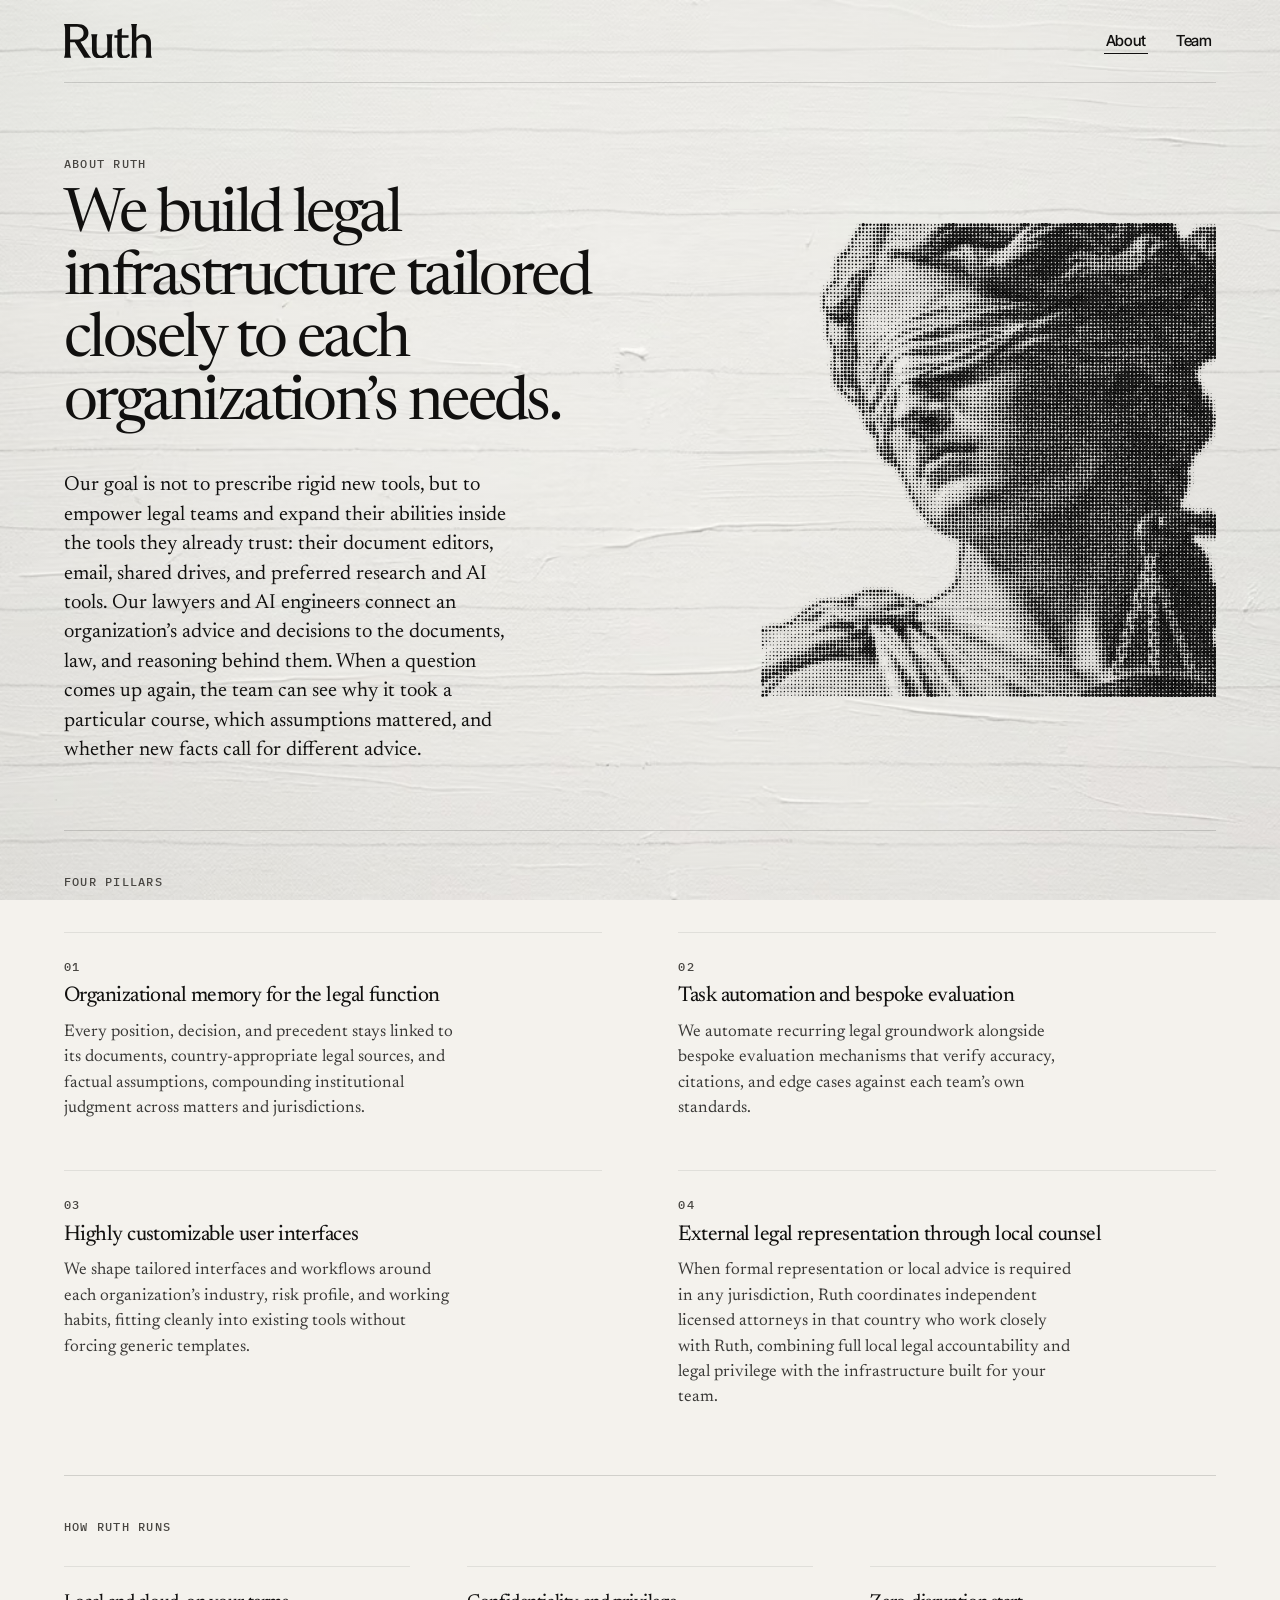
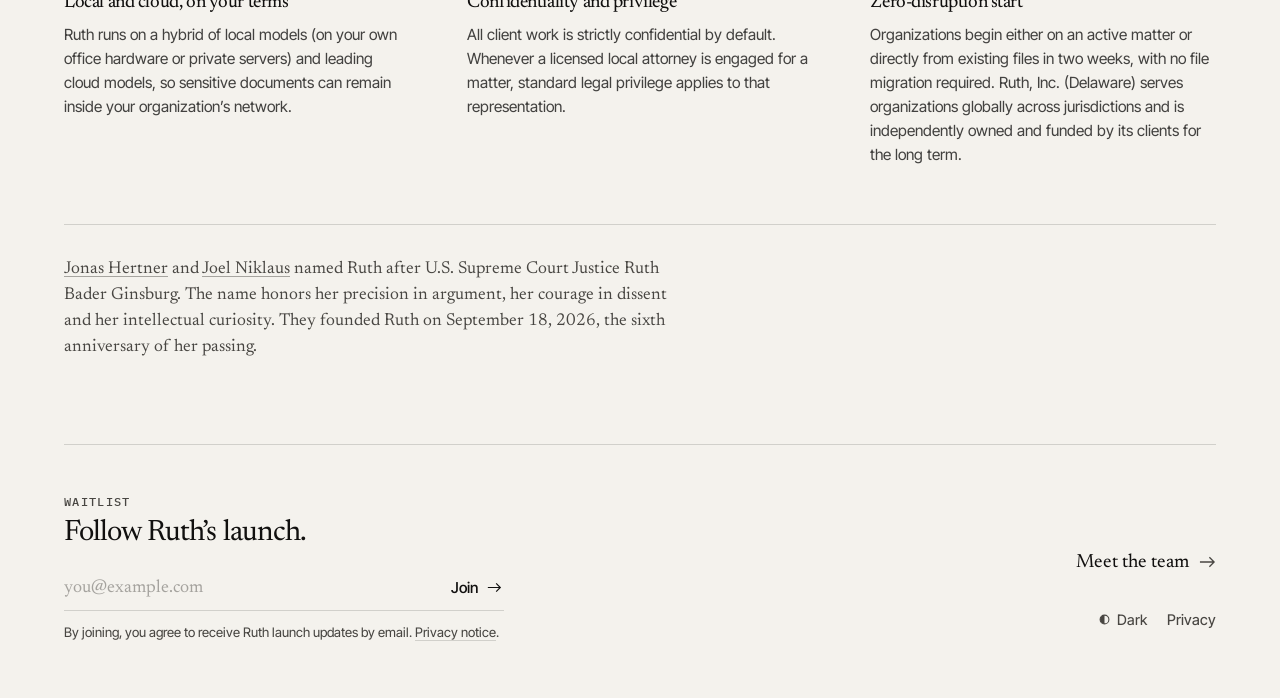
==== commit f5314e67: "Add Agnes Martin graphite-and-gesso monochrome canvas to Day mode (v1)" ====
--- a/about/index.html
+++ b/about/index.html
@@ -4,7 +4,7 @@
   <meta charset="utf-8">
   <meta name="viewport" content="width=device-width, initial-scale=1">
   <meta name="color-scheme" content="light dark">
-  <meta name="theme-color" content="#f5f3ee" media="(prefers-color-scheme: light)">
+  <meta name="theme-color" content="#f4f2ed" media="(prefers-color-scheme: light)">
   <meta name="theme-color" content="#0a0a0a" media="(prefers-color-scheme: dark)">
   <meta name="robots" content="noindex,nofollow">
   <meta name="description" content="We build legal infrastructure tailored closely to each organization’s needs, empowering legal teams across jurisdictions.">
@@ -26,10 +26,11 @@
   <link rel="apple-touch-icon" href="/apple-touch-icon.png">
   <link rel="preload" as="font" type="font/woff2" href="/assets/Newsreader-Latin.woff2" crossorigin>
   <link rel="preload" as="font" type="font/woff2" href="/assets/InterTight-Latin.woff2" crossorigin>
+  <link rel="preload" as="image" type="image/avif" href="/assets/day-gesso-canvas.avif?v=2026-am1" media="(prefers-color-scheme: light)">
   <script>(()=>{try{const t=localStorage.getItem('ruth-theme');if(t==='day'||t==='night')document.documentElement.dataset.ruthTheme=t;}catch{}})();</script>
-  <link rel="stylesheet" href="/ruth-base.css?v=2026-theme1">
-  <link rel="stylesheet" href="/site-pages.css?v=2026-theme1">
-  <script type="module" src="/waitlist.js?v=2026-theme1"></script>
+  <link rel="stylesheet" href="/ruth-base.css?v=2026-am1">
+  <link rel="stylesheet" href="/site-pages.css?v=2026-am1">
+  <script type="module" src="/waitlist.js?v=2026-inv1"></script>
 </head>
 <body class="reading-page reading-edition">
 <a class="skip" href="#main">Skip to content</a>
--- a/ruth-base.css
+++ b/ruth-base.css
@@ -30,6 +30,7 @@
   --accent: #f2f0eb;
   --halftone-screen: none;
   --halftone-wash: none;
+  --day-canvas: none;
   /* Night edition waitlist card: smoked obsidian gallery glass with ivory hairline. */
   --sheet-bg: rgb(15 15 15 / .88);
   --sheet-ink: #f2f0eb;
@@ -44,6 +45,11 @@
   --medallion-border: rgb(242 240 235 / .22);
   --medallion-border-hover: rgb(242 240 235 / .46);
   --medallion-shadow: 0 4px 18px rgb(0 0 0 / .44);
+  --medallion-inv-bg: #f2f0eb;
+  --medallion-inv-bg-hover: #ffffff;
+  --medallion-inv-ink: #0a0a0a;
+  --medallion-inv-border: rgb(242 240 235 / .92);
+  --medallion-inv-shadow: 0 4px 20px rgb(0 0 0 / .48);
   --home-medallion-bg: rgb(14 14 14 / .78);
   --home-medallion-bg-hover: rgb(18 18 18 / .88);
   --home-medallion-border: rgb(242 240 235 / .24);
@@ -65,18 +71,22 @@
 :root[data-ruth-theme="day"] {
   color-scheme: light;
   --ink-rgb: 17 16 15;
-  --ground-rgb: 245 243 238;
-  --muted-rgb: 88 85 79;
+  --ground-rgb: 244 242 237;
+  --muted-rgb: 72 70 66;
   --ink: rgb(var(--ink-rgb));
-  --ground: #f5f3ee;
+  --ground: #f4f2ed;
   --quiet: rgb(var(--muted-rgb));
   --muted: var(--quiet);
-  --line: #d4cfc7;
+  --line: rgb(17 16 15 / .15);
   --accent: #11100f;
-  /* Crisp 6.5px 0-degree orthogonal Swiss halftone screen & graded architectural wash. */
+  /* Crisp 6.5px 0-degree orthogonal Swiss halftone screen & tactile gesso-graphite canvas. */
   --halftone-screen: url("data:image/svg+xml,%3Csvg xmlns='http://www.w3.org/2000/svg' width='6.5' height='6.5' viewBox='0 0 6.5 6.5'%3E%3Ccircle cx='3.25' cy='3.25' r='.7' fill='%2311100f' fill-opacity='.135'/%3E%3C/svg%3E");
   --halftone-wash: url('/assets/halftone-wash.svg?v=2026-htbg1');
-  /* Day edition waitlist card: crisp dot-free archival ivory stationery card over halftone print. */
+  --day-canvas: image-set(
+    url('/assets/day-gesso-canvas.avif?v=2026-am1') type('image/avif'),
+    url('/assets/day-gesso-canvas.webp?v=2026-am1') type('image/webp')
+  );
+  /* Day edition waitlist card: crisp dot-free archival ivory stationery card over gesso print. */
   --sheet-bg: rgb(252 251 248 / .97);
   --sheet-ink: #11100f;
   --sheet-muted: #5f5b55;
@@ -85,14 +95,19 @@
   --sheet-border: rgb(17 16 15 / .15);
   --sheet-highlight: inset 0 1px 0 rgb(255 255 255 / .9);
   --sheet-shadow: 0 1px 2px rgb(17 16 15 / .05), 0 18px 46px rgb(17 16 15 / .10), 0 36px 84px rgb(17 16 15 / .07);
-  --medallion-bg: #f7f5f0;
+  --medallion-bg: rgb(251 250 247 / .94);
   --medallion-bg-hover: #fbfaf7;
-  --medallion-border: rgb(17 16 15 / .17);
+  --medallion-border: rgb(17 16 15 / .18);
   --medallion-border-hover: rgb(17 16 15 / .36);
   --medallion-shadow: 0 2px 12px rgb(17 16 15 / .08);
-  --home-medallion-bg: rgb(247 245 240 / .95);
-  --home-medallion-bg-hover: rgb(251 250 247 / .99);
-  --home-medallion-border: rgb(17 16 15 / .17);
+  --medallion-inv-bg: #11100f;
+  --medallion-inv-bg-hover: #211f1d;
+  --medallion-inv-ink: #f4f2ed;
+  --medallion-inv-border: rgb(17 16 15 / .94);
+  --medallion-inv-shadow: 0 3px 14px rgb(17 16 15 / .18);
+  --home-medallion-bg: rgb(251 250 247 / .94);
+  --home-medallion-bg-hover: rgb(252 251 248 / .99);
+  --home-medallion-border: rgb(17 16 15 / .18);
   --home-medallion-border-hover: rgb(17 16 15 / .34);
   --home-medallion-shadow: 0 2px 14px rgb(17 16 15 / .10);
 }
@@ -101,16 +116,20 @@
   :root:not([data-ruth-theme="night"]) {
     color-scheme: light;
     --ink-rgb: 17 16 15;
-    --ground-rgb: 245 243 238;
-    --muted-rgb: 88 85 79;
+    --ground-rgb: 244 242 237;
+    --muted-rgb: 72 70 66;
     --ink: rgb(var(--ink-rgb));
-    --ground: #f5f3ee;
+    --ground: #f4f2ed;
     --quiet: rgb(var(--muted-rgb));
     --muted: var(--quiet);
-    --line: #d4cfc7;
+    --line: rgb(17 16 15 / .15);
     --accent: #11100f;
     --halftone-screen: url("data:image/svg+xml,%3Csvg xmlns='http://www.w3.org/2000/svg' width='6.5' height='6.5' viewBox='0 0 6.5 6.5'%3E%3Ccircle cx='3.25' cy='3.25' r='.7' fill='%2311100f' fill-opacity='.135'/%3E%3C/svg%3E");
     --halftone-wash: url('/assets/halftone-wash.svg?v=2026-htbg1');
+    --day-canvas: image-set(
+      url('/assets/day-gesso-canvas.avif?v=2026-am1') type('image/avif'),
+      url('/assets/day-gesso-canvas.webp?v=2026-am1') type('image/webp')
+    );
     --sheet-bg: rgb(252 251 248 / .97);
     --sheet-ink: #11100f;
     --sheet-muted: #5f5b55;
@@ -119,14 +138,19 @@
     --sheet-border: rgb(17 16 15 / .15);
     --sheet-highlight: inset 0 1px 0 rgb(255 255 255 / .9);
     --sheet-shadow: 0 1px 2px rgb(17 16 15 / .05), 0 18px 46px rgb(17 16 15 / .10), 0 36px 84px rgb(17 16 15 / .07);
-    --medallion-bg: #f7f5f0;
+    --medallion-bg: rgb(251 250 247 / .94);
     --medallion-bg-hover: #fbfaf7;
-    --medallion-border: rgb(17 16 15 / .17);
+    --medallion-border: rgb(17 16 15 / .18);
     --medallion-border-hover: rgb(17 16 15 / .36);
     --medallion-shadow: 0 2px 12px rgb(17 16 15 / .08);
-    --home-medallion-bg: rgb(247 245 240 / .95);
-    --home-medallion-bg-hover: rgb(251 250 247 / .99);
-    --home-medallion-border: rgb(17 16 15 / .17);
+    --medallion-inv-bg: #11100f;
+    --medallion-inv-bg-hover: #211f1d;
+    --medallion-inv-ink: #f4f2ed;
+    --medallion-inv-border: rgb(17 16 15 / .94);
+    --medallion-inv-shadow: 0 3px 14px rgb(17 16 15 / .18);
+    --home-medallion-bg: rgb(251 250 247 / .94);
+    --home-medallion-bg-hover: rgb(252 251 248 / .99);
+    --home-medallion-border: rgb(17 16 15 / .18);
     --home-medallion-border-hover: rgb(17 16 15 / .34);
     --home-medallion-shadow: 0 2px 14px rgb(17 16 15 / .10);
   }
@@ -345,47 +369,55 @@
   }
 }
 
-/* Open morph: 4 cardinal dots dissolve cleanly while 5 diagonal halftone dots
-   equalize into a symmetric 1.44px-corner / 1.88px-center Halftone Constellation x */
-.menu-toggle[aria-expanded="true"] .mm-card,
-.site-menu[aria-hidden="false"] .menu-close .mm-card {
-  opacity: 0;
-  transform: scale(.1);
-}
-
+/* Open morph: all 9 halftone dots are conserved as the 4 cardinal dots glide
+   45 degrees inward into the inner diagonal slots, forming a pure-dot x
+   with zero wire lines on an inverse-plate circular medallion. */
 .menu-toggle[aria-expanded="true"] .mm-nw,
 .site-menu[aria-hidden="false"] .menu-close .mm-nw {
-  transform: scale(.81);
+  transform: scale(.764);
 }
 
 .menu-toggle[aria-expanded="true"] .mm-ne,
 .site-menu[aria-hidden="false"] .menu-close .mm-ne,
 .menu-toggle[aria-expanded="true"] .mm-sw,
 .site-menu[aria-hidden="false"] .menu-close .mm-sw {
-  transform: scale(1.11);
+  transform: scale(1.046);
 }
 
 .menu-toggle[aria-expanded="true"] .mm-ctr,
 .site-menu[aria-hidden="false"] .menu-close .mm-ctr {
-  transform: scale(1.4);
+  transform: scale(1.104);
 }
 
 .menu-toggle[aria-expanded="true"] .mm-se,
 .site-menu[aria-hidden="false"] .menu-close .mm-se {
-  transform: scale(1.56);
-}
-
-.menu-toggle[aria-expanded="true"] .mm-cross,
-.site-menu[aria-hidden="false"] .menu-close .mm-cross {
-  opacity: 1;
-  transform: scale(1);
-  transition-delay: 55ms;
+  transform: scale(1.478);
+}
+
+.menu-toggle[aria-expanded="true"] .mm-n,
+.site-menu[aria-hidden="false"] .menu-close .mm-n {
+  transform: translate(3.25px, 3.25px) scale(.921);
+}
+
+.menu-toggle[aria-expanded="true"] .mm-e,
+.site-menu[aria-hidden="false"] .menu-close .mm-e {
+  transform: translate(-3.25px, 3.25px) scale(1.273);
+}
+
+.menu-toggle[aria-expanded="true"] .mm-s,
+.site-menu[aria-hidden="false"] .menu-close .mm-s {
+  transform: translate(-3.25px, -3.25px) scale(1.273);
+}
+
+.menu-toggle[aria-expanded="true"] .mm-w,
+.site-menu[aria-hidden="false"] .menu-close .mm-w {
+  transform: translate(3.25px, -3.25px) scale(.921);
 }
 
 /* On the closed sheet, prime the close button's matrix so opening reveals the morph */
 .menu-close .mm-d {
   opacity: 1;
-  transform: scale(1);
+  transform: translate(0, 0) scale(1);
 }
 
 .site-menu {
@@ -413,20 +445,24 @@
 }
 
 html[data-ruth-theme="day"] .site-menu::before {
-  background-image: var(--halftone-wash), var(--halftone-screen);
-  background-repeat: no-repeat, repeat;
-  background-position: right top, right top;
-  background-size: 624px 442px, 6.5px 6.5px;
-  opacity: .84;
+  background-color: var(--ground);
+  background-image: linear-gradient(rgb(249 247 244 / .28), rgb(249 247 244 / .28)), url('/assets/day-gesso-canvas.webp?v=2026-am1');
+  background-image: linear-gradient(rgb(249 247 244 / .28), rgb(249 247 244 / .28)), var(--day-canvas);
+  background-repeat: no-repeat;
+  background-position: center center;
+  background-size: cover;
+  opacity: 1;
 }
 
 @media (prefers-color-scheme: light) {
   html:not([data-ruth-theme="night"]) .site-menu::before {
-    background-image: var(--halftone-wash), var(--halftone-screen);
-    background-repeat: no-repeat, repeat;
-    background-position: right top, right top;
-    background-size: 624px 442px, 6.5px 6.5px;
-    opacity: .84;
+    background-color: var(--ground);
+    background-image: linear-gradient(rgb(249 247 244 / .28), rgb(249 247 244 / .28)), url('/assets/day-gesso-canvas.webp?v=2026-am1');
+    background-image: linear-gradient(rgb(249 247 244 / .28), rgb(249 247 244 / .28)), var(--day-canvas);
+    background-repeat: no-repeat;
+    background-position: center center;
+    background-size: cover;
+    opacity: 1;
   }
 }
 
@@ -488,28 +524,28 @@
   border: 0;
   border-radius: 50%;
   background: transparent;
-  color: var(--ink);
+  color: var(--medallion-inv-ink);
   transition: transform .2s var(--ease);
 }
 
-/* Matte circular optical medallion matching Home's trigger at exact 0.0px lock,
-   keeping the Halftone Constellation x razor-clear above the graded halftone wash */
+/* Inverse-plate circular optical medallion matching the open button at 0.0px lock:
+   solid ink disc with alabaster dots in Day mode, solid ivory disc with obsidian dots in Night mode */
 .menu-close::before {
   content: "";
   position: absolute;
   inset: 1px;
   z-index: -1;
   border-radius: 50%;
-  background: var(--medallion-bg);
-  border: 1px solid var(--medallion-border);
-  box-shadow: var(--medallion-shadow);
-  transition: background-color .18s ease, border-color .18s ease;
+  background: var(--medallion-inv-bg);
+  border: 1px solid var(--medallion-inv-border);
+  box-shadow: var(--medallion-inv-shadow);
+  transition: background-color .18s ease, border-color .18s ease, transform .22s var(--ease);
 }
 
 @media (hover: hover) {
   .menu-close:hover::before {
-    background: var(--medallion-bg-hover);
-    border-color: var(--medallion-border-hover);
+    background: var(--medallion-inv-bg-hover);
+    border-color: var(--medallion-inv-bg-hover);
   }
 }
 
@@ -992,6 +1028,7 @@
     --accent: Highlight;
     --halftone-screen: none;
     --halftone-wash: none;
+    --day-canvas: none;
     --sheet-bg: Canvas;
     --sheet-ink: CanvasText;
     --sheet-muted: CanvasText;
--- a/site-pages.css
+++ b/site-pages.css
@@ -17,22 +17,62 @@
   -webkit-font-smoothing: antialiased;
 }
 
-/* Text-led Day reading pages (/team/, /privacy/, /404.html) add a sculptural
-   graded Swiss halftone wave locked 1:1 on the exact 6.5px pitch in the upper-right
-   negative space; /about/ keeps the pure screen so Justitia's bust stands alone. */
-html[data-ruth-theme="day"] .reading-page:not(:has(.about-print)) {
-  background-image: var(--halftone-wash), var(--halftone-screen);
-  background-repeat: no-repeat, repeat;
-  background-position: right top, right top;
-  background-size: 624px 442px, 6.5px 6.5px;
+/* Day reading pages use the tactile chalk-gesso and graphite canvas softened by
+   a light translucent reading glaze, keeping <main> in auto stacking context so
+   .about-print multiplies cleanly onto the painted ground with zero box edge. */
+html[data-ruth-theme="day"] .reading-page {
+  position: relative;
+  isolation: isolate;
+  background-image: none;
+}
+
+html[data-ruth-theme="day"] .reading-page::before {
+  content: "";
+  position: fixed;
+  top: 0;
+  left: 0;
+  width: 100%;
+  height: 100lvh;
+  min-height: 100%;
+  z-index: -1;
+  pointer-events: none;
+  background-color: var(--ground);
+  background-image: linear-gradient(rgb(249 247 244 / .22), rgb(249 247 244 / .22)), url('/assets/day-gesso-canvas.webp?v=2026-am1');
+  background-image: linear-gradient(rgb(249 247 244 / .22), rgb(249 247 244 / .22)), var(--day-canvas);
+  background-repeat: no-repeat;
+  background-position: center center;
+  background-size: cover;
 }
 
 @media (prefers-color-scheme: light) {
-  html:not([data-ruth-theme="night"]) .reading-page:not(:has(.about-print)) {
-    background-image: var(--halftone-wash), var(--halftone-screen);
-    background-repeat: no-repeat, repeat;
-    background-position: right top, right top;
-    background-size: 624px 442px, 6.5px 6.5px;
+  html:not([data-ruth-theme="night"]) .reading-page {
+    position: relative;
+    isolation: isolate;
+    background-image: none;
+  }
+
+  html:not([data-ruth-theme="night"]) .reading-page::before {
+    content: "";
+    position: fixed;
+    top: 0;
+    left: 0;
+    width: 100%;
+    height: 100lvh;
+    min-height: 100%;
+    z-index: -1;
+    pointer-events: none;
+    background-color: var(--ground);
+    background-image: linear-gradient(rgb(249 247 244 / .22), rgb(249 247 244 / .22)), url('/assets/day-gesso-canvas.webp?v=2026-am1');
+    background-image: linear-gradient(rgb(249 247 244 / .22), rgb(249 247 244 / .22)), var(--day-canvas);
+    background-repeat: no-repeat;
+    background-position: center center;
+    background-size: cover;
+  }
+}
+
+@media (forced-colors: active) {
+  .reading-page::before {
+    display: none;
   }
 }
 
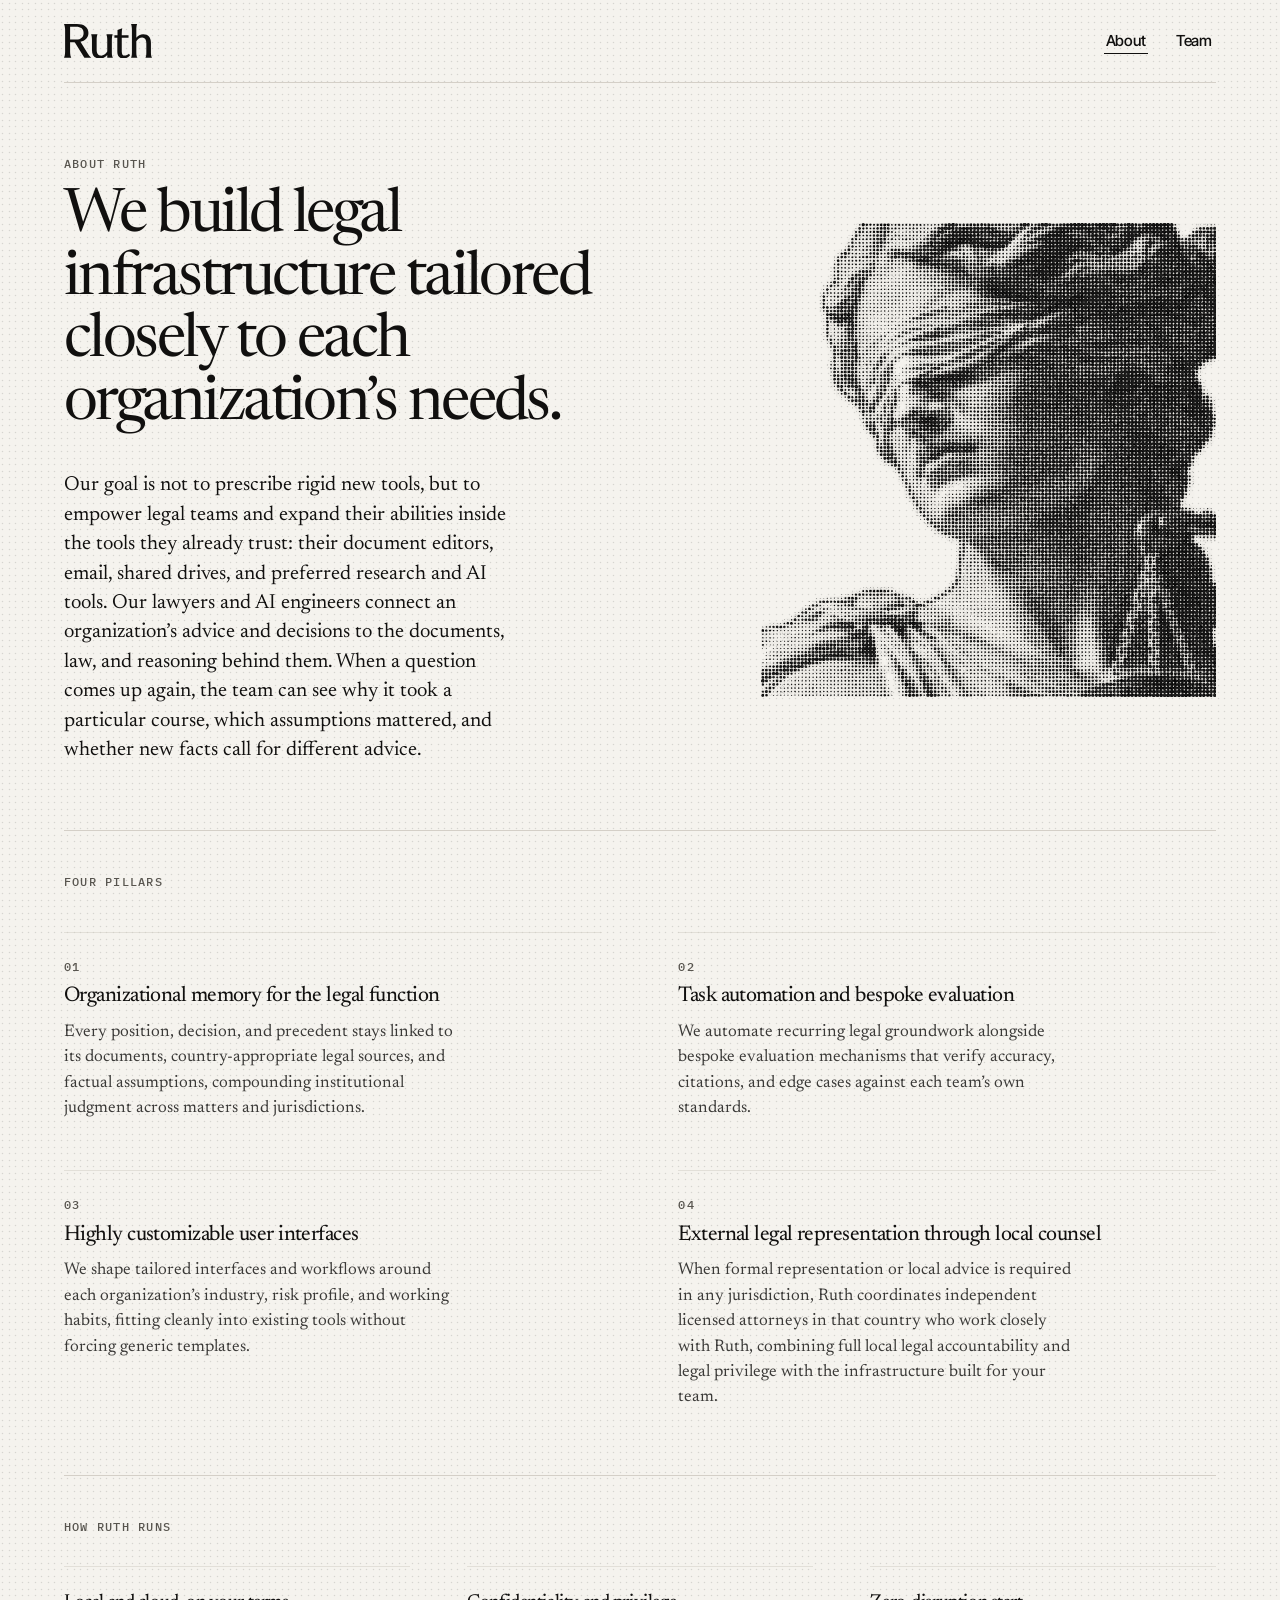
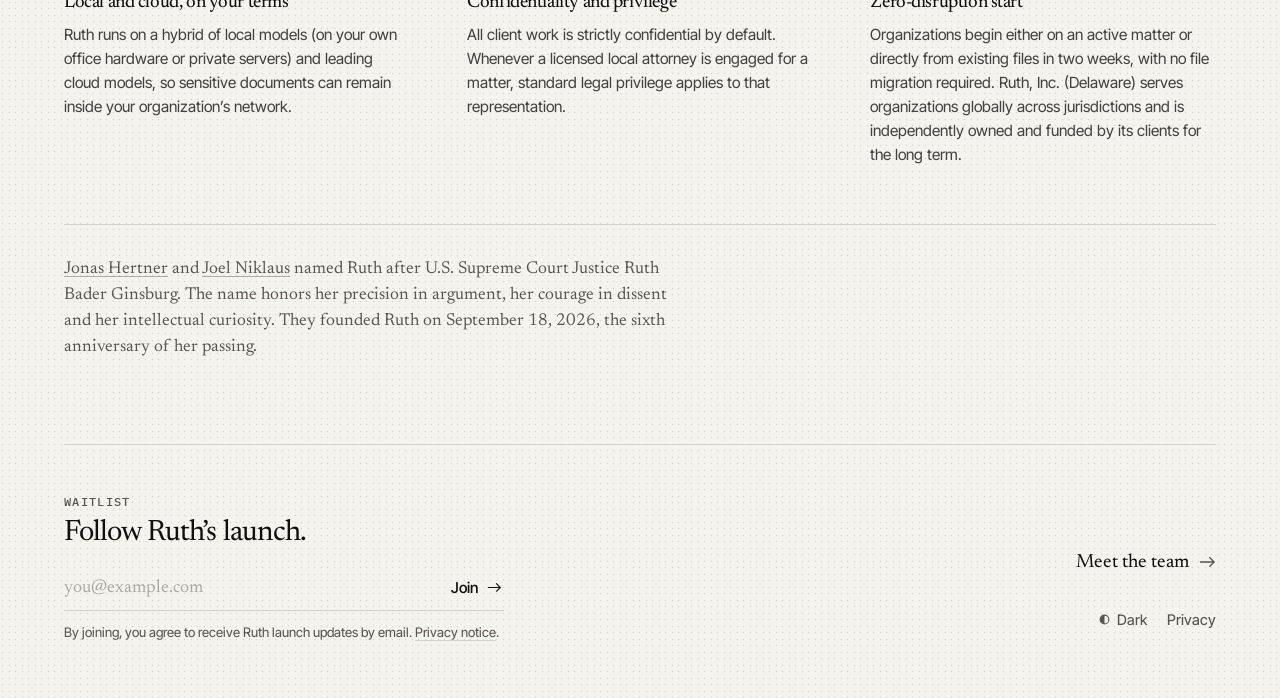
==== commit d38593c9: "Revert Agnes Martin Day canvas and remove interactive cursor animation" ====
--- a/about/index.html
+++ b/about/index.html
@@ -4,7 +4,7 @@
   <meta charset="utf-8">
   <meta name="viewport" content="width=device-width, initial-scale=1">
   <meta name="color-scheme" content="light dark">
-  <meta name="theme-color" content="#f4f2ed" media="(prefers-color-scheme: light)">
+  <meta name="theme-color" content="#f5f3ee" media="(prefers-color-scheme: light)">
   <meta name="theme-color" content="#0a0a0a" media="(prefers-color-scheme: dark)">
   <meta name="robots" content="noindex,nofollow">
   <meta name="description" content="We build legal infrastructure tailored closely to each organization’s needs, empowering legal teams across jurisdictions.">
@@ -26,10 +26,9 @@
   <link rel="apple-touch-icon" href="/apple-touch-icon.png">
   <link rel="preload" as="font" type="font/woff2" href="/assets/Newsreader-Latin.woff2" crossorigin>
   <link rel="preload" as="font" type="font/woff2" href="/assets/InterTight-Latin.woff2" crossorigin>
-  <link rel="preload" as="image" type="image/avif" href="/assets/day-gesso-canvas.avif?v=2026-am1" media="(prefers-color-scheme: light)">
   <script>(()=>{try{const t=localStorage.getItem('ruth-theme');if(t==='day'||t==='night')document.documentElement.dataset.ruthTheme=t;}catch{}})();</script>
-  <link rel="stylesheet" href="/ruth-base.css?v=2026-am1">
-  <link rel="stylesheet" href="/site-pages.css?v=2026-am1">
+  <link rel="stylesheet" href="/ruth-base.css?v=2026-inv1">
+  <link rel="stylesheet" href="/site-pages.css?v=2026-theme1">
   <script type="module" src="/waitlist.js?v=2026-inv1"></script>
 </head>
 <body class="reading-page reading-edition">
--- a/ruth-base.css
+++ b/ruth-base.css
@@ -30,7 +30,6 @@
   --accent: #f2f0eb;
   --halftone-screen: none;
   --halftone-wash: none;
-  --day-canvas: none;
   /* Night edition waitlist card: smoked obsidian gallery glass with ivory hairline. */
   --sheet-bg: rgb(15 15 15 / .88);
   --sheet-ink: #f2f0eb;
@@ -71,22 +70,18 @@
 :root[data-ruth-theme="day"] {
   color-scheme: light;
   --ink-rgb: 17 16 15;
-  --ground-rgb: 244 242 237;
-  --muted-rgb: 72 70 66;
+  --ground-rgb: 245 243 238;
+  --muted-rgb: 88 85 79;
   --ink: rgb(var(--ink-rgb));
-  --ground: #f4f2ed;
+  --ground: #f5f3ee;
   --quiet: rgb(var(--muted-rgb));
   --muted: var(--quiet);
-  --line: rgb(17 16 15 / .15);
+  --line: #d4cfc7;
   --accent: #11100f;
-  /* Crisp 6.5px 0-degree orthogonal Swiss halftone screen & tactile gesso-graphite canvas. */
+  /* Crisp 6.5px 0-degree orthogonal Swiss halftone screen & graded architectural wash. */
   --halftone-screen: url("data:image/svg+xml,%3Csvg xmlns='http://www.w3.org/2000/svg' width='6.5' height='6.5' viewBox='0 0 6.5 6.5'%3E%3Ccircle cx='3.25' cy='3.25' r='.7' fill='%2311100f' fill-opacity='.135'/%3E%3C/svg%3E");
   --halftone-wash: url('/assets/halftone-wash.svg?v=2026-htbg1');
-  --day-canvas: image-set(
-    url('/assets/day-gesso-canvas.avif?v=2026-am1') type('image/avif'),
-    url('/assets/day-gesso-canvas.webp?v=2026-am1') type('image/webp')
-  );
-  /* Day edition waitlist card: crisp dot-free archival ivory stationery card over gesso print. */
+  /* Day edition waitlist card: crisp dot-free archival ivory stationery card over halftone print. */
   --sheet-bg: rgb(252 251 248 / .97);
   --sheet-ink: #11100f;
   --sheet-muted: #5f5b55;
@@ -95,19 +90,19 @@
   --sheet-border: rgb(17 16 15 / .15);
   --sheet-highlight: inset 0 1px 0 rgb(255 255 255 / .9);
   --sheet-shadow: 0 1px 2px rgb(17 16 15 / .05), 0 18px 46px rgb(17 16 15 / .10), 0 36px 84px rgb(17 16 15 / .07);
-  --medallion-bg: rgb(251 250 247 / .94);
+  --medallion-bg: #f7f5f0;
   --medallion-bg-hover: #fbfaf7;
-  --medallion-border: rgb(17 16 15 / .18);
+  --medallion-border: rgb(17 16 15 / .17);
   --medallion-border-hover: rgb(17 16 15 / .36);
   --medallion-shadow: 0 2px 12px rgb(17 16 15 / .08);
   --medallion-inv-bg: #11100f;
   --medallion-inv-bg-hover: #211f1d;
-  --medallion-inv-ink: #f4f2ed;
+  --medallion-inv-ink: #f5f3ee;
   --medallion-inv-border: rgb(17 16 15 / .94);
   --medallion-inv-shadow: 0 3px 14px rgb(17 16 15 / .18);
-  --home-medallion-bg: rgb(251 250 247 / .94);
-  --home-medallion-bg-hover: rgb(252 251 248 / .99);
-  --home-medallion-border: rgb(17 16 15 / .18);
+  --home-medallion-bg: rgb(247 245 240 / .95);
+  --home-medallion-bg-hover: rgb(251 250 247 / .99);
+  --home-medallion-border: rgb(17 16 15 / .17);
   --home-medallion-border-hover: rgb(17 16 15 / .34);
   --home-medallion-shadow: 0 2px 14px rgb(17 16 15 / .10);
 }
@@ -116,20 +111,16 @@
   :root:not([data-ruth-theme="night"]) {
     color-scheme: light;
     --ink-rgb: 17 16 15;
-    --ground-rgb: 244 242 237;
-    --muted-rgb: 72 70 66;
+    --ground-rgb: 245 243 238;
+    --muted-rgb: 88 85 79;
     --ink: rgb(var(--ink-rgb));
-    --ground: #f4f2ed;
+    --ground: #f5f3ee;
     --quiet: rgb(var(--muted-rgb));
     --muted: var(--quiet);
-    --line: rgb(17 16 15 / .15);
+    --line: #d4cfc7;
     --accent: #11100f;
     --halftone-screen: url("data:image/svg+xml,%3Csvg xmlns='http://www.w3.org/2000/svg' width='6.5' height='6.5' viewBox='0 0 6.5 6.5'%3E%3Ccircle cx='3.25' cy='3.25' r='.7' fill='%2311100f' fill-opacity='.135'/%3E%3C/svg%3E");
     --halftone-wash: url('/assets/halftone-wash.svg?v=2026-htbg1');
-    --day-canvas: image-set(
-      url('/assets/day-gesso-canvas.avif?v=2026-am1') type('image/avif'),
-      url('/assets/day-gesso-canvas.webp?v=2026-am1') type('image/webp')
-    );
     --sheet-bg: rgb(252 251 248 / .97);
     --sheet-ink: #11100f;
     --sheet-muted: #5f5b55;
@@ -138,19 +129,19 @@
     --sheet-border: rgb(17 16 15 / .15);
     --sheet-highlight: inset 0 1px 0 rgb(255 255 255 / .9);
     --sheet-shadow: 0 1px 2px rgb(17 16 15 / .05), 0 18px 46px rgb(17 16 15 / .10), 0 36px 84px rgb(17 16 15 / .07);
-    --medallion-bg: rgb(251 250 247 / .94);
+    --medallion-bg: #f7f5f0;
     --medallion-bg-hover: #fbfaf7;
-    --medallion-border: rgb(17 16 15 / .18);
+    --medallion-border: rgb(17 16 15 / .17);
     --medallion-border-hover: rgb(17 16 15 / .36);
     --medallion-shadow: 0 2px 12px rgb(17 16 15 / .08);
     --medallion-inv-bg: #11100f;
     --medallion-inv-bg-hover: #211f1d;
-    --medallion-inv-ink: #f4f2ed;
+    --medallion-inv-ink: #f5f3ee;
     --medallion-inv-border: rgb(17 16 15 / .94);
     --medallion-inv-shadow: 0 3px 14px rgb(17 16 15 / .18);
-    --home-medallion-bg: rgb(251 250 247 / .94);
-    --home-medallion-bg-hover: rgb(252 251 248 / .99);
-    --home-medallion-border: rgb(17 16 15 / .18);
+    --home-medallion-bg: rgb(247 245 240 / .95);
+    --home-medallion-bg-hover: rgb(251 250 247 / .99);
+    --home-medallion-border: rgb(17 16 15 / .17);
     --home-medallion-border-hover: rgb(17 16 15 / .34);
     --home-medallion-shadow: 0 2px 14px rgb(17 16 15 / .10);
   }
@@ -445,24 +436,20 @@
 }
 
 html[data-ruth-theme="day"] .site-menu::before {
-  background-color: var(--ground);
-  background-image: linear-gradient(rgb(249 247 244 / .28), rgb(249 247 244 / .28)), url('/assets/day-gesso-canvas.webp?v=2026-am1');
-  background-image: linear-gradient(rgb(249 247 244 / .28), rgb(249 247 244 / .28)), var(--day-canvas);
-  background-repeat: no-repeat;
-  background-position: center center;
-  background-size: cover;
-  opacity: 1;
+  background-image: var(--halftone-wash), var(--halftone-screen);
+  background-repeat: no-repeat, repeat;
+  background-position: right top, right top;
+  background-size: 624px 442px, 6.5px 6.5px;
+  opacity: .84;
 }
 
 @media (prefers-color-scheme: light) {
   html:not([data-ruth-theme="night"]) .site-menu::before {
-    background-color: var(--ground);
-    background-image: linear-gradient(rgb(249 247 244 / .28), rgb(249 247 244 / .28)), url('/assets/day-gesso-canvas.webp?v=2026-am1');
-    background-image: linear-gradient(rgb(249 247 244 / .28), rgb(249 247 244 / .28)), var(--day-canvas);
-    background-repeat: no-repeat;
-    background-position: center center;
-    background-size: cover;
-    opacity: 1;
+    background-image: var(--halftone-wash), var(--halftone-screen);
+    background-repeat: no-repeat, repeat;
+    background-position: right top, right top;
+    background-size: 624px 442px, 6.5px 6.5px;
+    opacity: .84;
   }
 }
 
@@ -1028,7 +1015,6 @@
     --accent: Highlight;
     --halftone-screen: none;
     --halftone-wash: none;
-    --day-canvas: none;
     --sheet-bg: Canvas;
     --sheet-ink: CanvasText;
     --sheet-muted: CanvasText;
--- a/site-pages.css
+++ b/site-pages.css
@@ -17,62 +17,22 @@
   -webkit-font-smoothing: antialiased;
 }
 
-/* Day reading pages use the tactile chalk-gesso and graphite canvas softened by
-   a light translucent reading glaze, keeping <main> in auto stacking context so
-   .about-print multiplies cleanly onto the painted ground with zero box edge. */
-html[data-ruth-theme="day"] .reading-page {
-  position: relative;
-  isolation: isolate;
-  background-image: none;
-}
-
-html[data-ruth-theme="day"] .reading-page::before {
-  content: "";
-  position: fixed;
-  top: 0;
-  left: 0;
-  width: 100%;
-  height: 100lvh;
-  min-height: 100%;
-  z-index: -1;
-  pointer-events: none;
-  background-color: var(--ground);
-  background-image: linear-gradient(rgb(249 247 244 / .22), rgb(249 247 244 / .22)), url('/assets/day-gesso-canvas.webp?v=2026-am1');
-  background-image: linear-gradient(rgb(249 247 244 / .22), rgb(249 247 244 / .22)), var(--day-canvas);
-  background-repeat: no-repeat;
-  background-position: center center;
-  background-size: cover;
+/* Text-led Day reading pages (/team/, /privacy/, /404.html) add a sculptural
+   graded Swiss halftone wave locked 1:1 on the exact 6.5px pitch in the upper-right
+   negative space; /about/ keeps the pure screen so Justitia's bust stands alone. */
+html[data-ruth-theme="day"] .reading-page:not(:has(.about-print)) {
+  background-image: var(--halftone-wash), var(--halftone-screen);
+  background-repeat: no-repeat, repeat;
+  background-position: right top, right top;
+  background-size: 624px 442px, 6.5px 6.5px;
 }
 
 @media (prefers-color-scheme: light) {
-  html:not([data-ruth-theme="night"]) .reading-page {
-    position: relative;
-    isolation: isolate;
-    background-image: none;
-  }
-
-  html:not([data-ruth-theme="night"]) .reading-page::before {
-    content: "";
-    position: fixed;
-    top: 0;
-    left: 0;
-    width: 100%;
-    height: 100lvh;
-    min-height: 100%;
-    z-index: -1;
-    pointer-events: none;
-    background-color: var(--ground);
-    background-image: linear-gradient(rgb(249 247 244 / .22), rgb(249 247 244 / .22)), url('/assets/day-gesso-canvas.webp?v=2026-am1');
-    background-image: linear-gradient(rgb(249 247 244 / .22), rgb(249 247 244 / .22)), var(--day-canvas);
-    background-repeat: no-repeat;
-    background-position: center center;
-    background-size: cover;
-  }
-}
-
-@media (forced-colors: active) {
-  .reading-page::before {
-    display: none;
+  html:not([data-ruth-theme="night"]) .reading-page:not(:has(.about-print)) {
+    background-image: var(--halftone-wash), var(--halftone-screen);
+    background-repeat: no-repeat, repeat;
+    background-position: right top, right top;
+    background-size: 624px 442px, 6.5px 6.5px;
   }
 }
 
